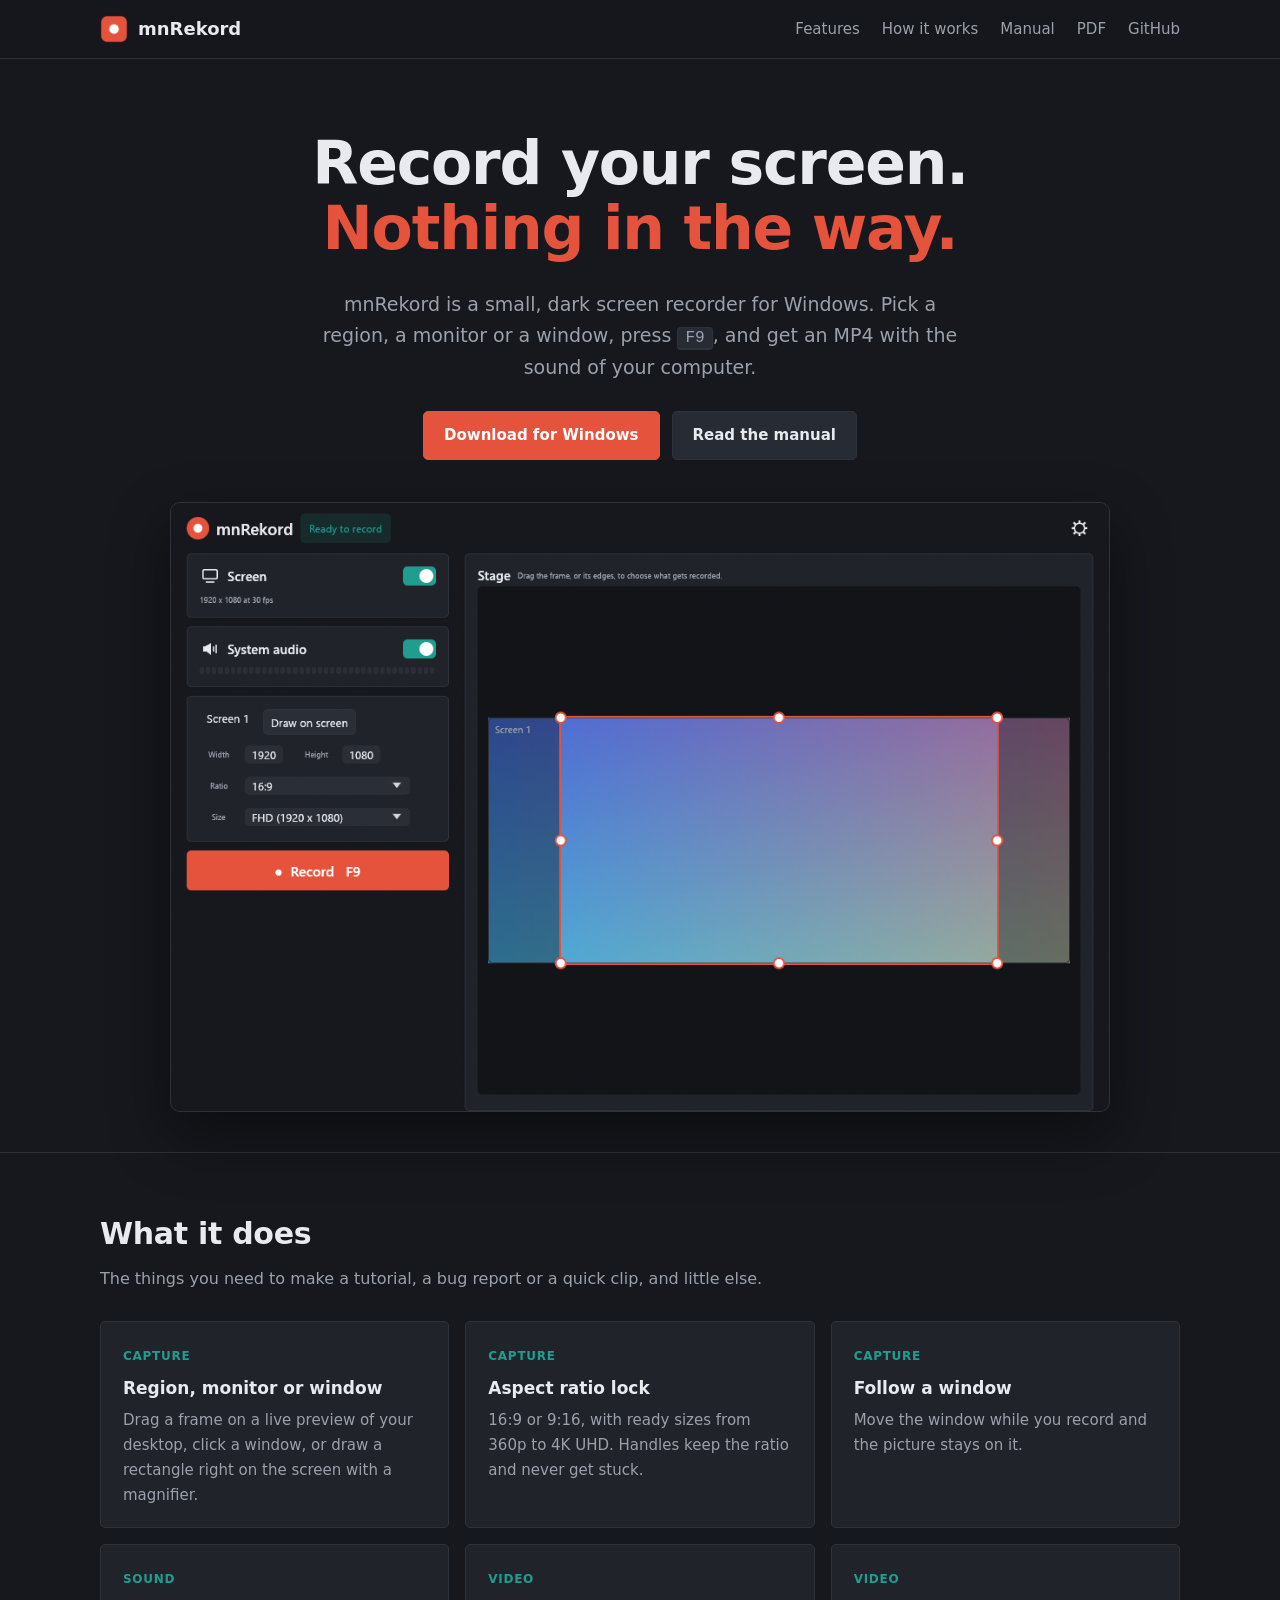
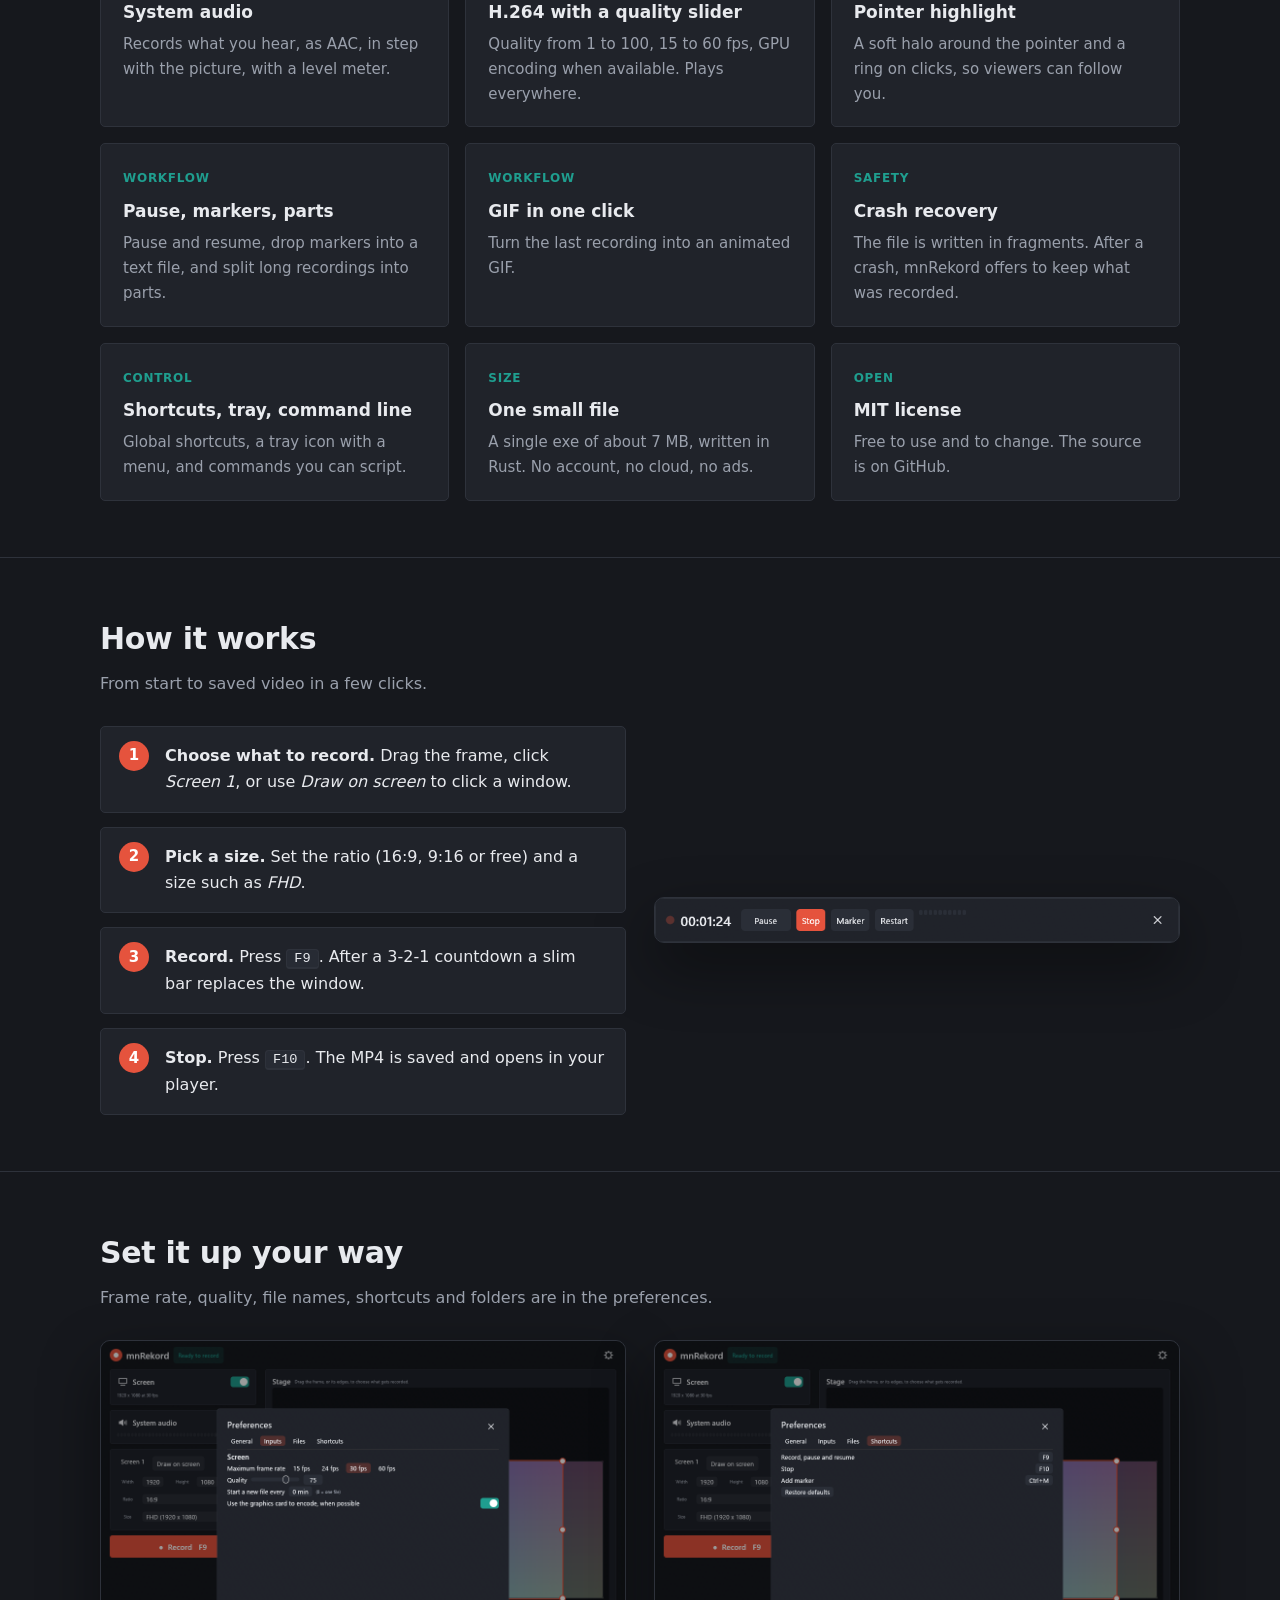
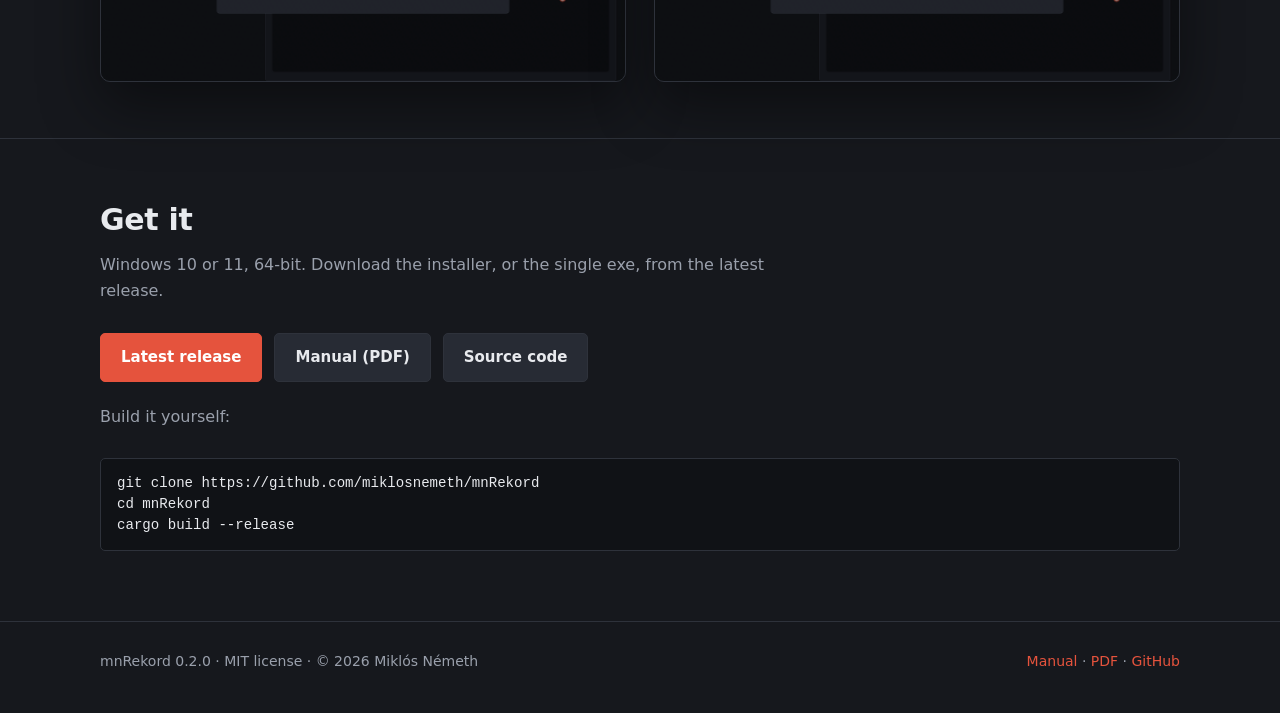
==== docs/index.html @ 4c260a2f "Documentation: PDF manual and a website in docs/ - docs/index.html: landing page; docs/manual.html: " ====
<!doctype html>
<html lang="en">
<head>
<meta charset="utf-8">
<meta name="viewport" content="width=device-width, initial-scale=1">
<title>mnRekord – a simple screen recorder for Windows</title>
<meta name="description" content="mnRekord records a region, a monitor or a window with system audio and saves MP4. Aspect ratio lock, window follow, GIF export. Free, MIT license.">
<link rel="icon" href="img/icon.png">
<link rel="stylesheet" href="style.css">
</head>
<body>

<header class="top">
  <div class="wrap">
    <a class="brand" href="index.html"><img src="img/icon.png" alt="">mnRekord</a>
    <nav>
      <a href="#features">Features</a>
      <a href="#how">How it works</a>
      <a href="manual.html">Manual</a>
      <a href="mnRekord-manual.pdf">PDF</a>
      <a href="https://github.com/miklosnemeth/mnRekord">GitHub</a>
    </nav>
  </div>
</header>

<main>

<section class="hero wrap">
  <h1>Record your screen.<br><span>Nothing in the way.</span></h1>
  <p class="lead">mnRekord is a small, dark screen recorder for Windows. Pick a region, a monitor or a window, press <kbd>F9</kbd>, and get an MP4 with the sound of your computer.</p>
  <div class="cta">
    <a class="btn primary" href="https://github.com/miklosnemeth/mnRekord/releases/latest">Download for Windows</a>
    <a class="btn" href="manual.html">Read the manual</a>
  </div>
  <div class="shot"><img src="img/main.png" alt="The mnRekord window: sources on the left, the stage with the recording frame on the right"></div>
</section>

<section class="block" id="features">
  <div class="wrap">
    <h2>What it does</h2>
    <p class="sub">The things you need to make a tutorial, a bug report or a quick clip, and little else.</p>
    <div class="grid">
      <div class="card"><span class="tag">Capture</span><h3>Region, monitor or window</h3><p>Drag a frame on a live preview of your desktop, click a window, or draw a rectangle right on the screen with a magnifier.</p></div>
      <div class="card"><span class="tag">Capture</span><h3>Aspect ratio lock</h3><p>16:9 or 9:16, with ready sizes from 360p to 4K UHD. Handles keep the ratio and never get stuck.</p></div>
      <div class="card"><span class="tag">Capture</span><h3>Follow a window</h3><p>Move the window while you record and the picture stays on it.</p></div>
      <div class="card"><span class="tag">Sound</span><h3>System audio</h3><p>Records what you hear, as AAC, in step with the picture, with a level meter.</p></div>
      <div class="card"><span class="tag">Video</span><h3>H.264 with a quality slider</h3><p>Quality from 1 to 100, 15 to 60 fps, GPU encoding when available. Plays everywhere.</p></div>
      <div class="card"><span class="tag">Video</span><h3>Pointer highlight</h3><p>A soft halo around the pointer and a ring on clicks, so viewers can follow you.</p></div>
      <div class="card"><span class="tag">Workflow</span><h3>Pause, markers, parts</h3><p>Pause and resume, drop markers into a text file, and split long recordings into parts.</p></div>
      <div class="card"><span class="tag">Workflow</span><h3>GIF in one click</h3><p>Turn the last recording into an animated GIF.</p></div>
      <div class="card"><span class="tag">Safety</span><h3>Crash recovery</h3><p>The file is written in fragments. After a crash, mnRekord offers to keep what was recorded.</p></div>
      <div class="card"><span class="tag">Control</span><h3>Shortcuts, tray, command line</h3><p>Global shortcuts, a tray icon with a menu, and commands you can script.</p></div>
      <div class="card"><span class="tag">Size</span><h3>One small file</h3><p>A single exe of about 7 MB, written in Rust. No account, no cloud, no ads.</p></div>
      <div class="card"><span class="tag">Open</span><h3>MIT license</h3><p>Free to use and to change. The source is on GitHub.</p></div>
    </div>
  </div>
</section>

<section class="block" id="how">
  <div class="wrap">
    <h2>How it works</h2>
    <p class="sub">From start to saved video in a few clicks.</p>
    <div class="two">
      <ol class="steps">
        <li><b>Choose what to record.</b> Drag the frame, click <i>Screen 1</i>, or use <i>Draw on screen</i> to click a window.</li>
        <li><b>Pick a size.</b> Set the ratio (16:9, 9:16 or free) and a size such as <i>FHD</i>.</li>
        <li><b>Record.</b> Press <kbd>F9</kbd>. After a 3-2-1 countdown a slim bar replaces the window.</li>
        <li><b>Stop.</b> Press <kbd>F10</kbd>. The MP4 is saved and opens in your player.</li>
      </ol>
      <div class="shot"><img src="img/bar.png" alt="The recording bar with the timer, Pause, Stop, Marker and Restart"></div>
    </div>
  </div>
</section>

<section class="block">
  <div class="wrap">
    <h2>Set it up your way</h2>
    <p class="sub">Frame rate, quality, file names, shortcuts and folders are in the preferences.</p>
    <div class="two">
      <div class="shot"><img src="img/prefs1.png" alt="Preferences: frame rate, quality, split files, GPU encoding"></div>
      <div class="shot"><img src="img/prefs3.png" alt="Preferences: shortcuts"></div>
    </div>
  </div>
</section>

<section class="block" id="download">
  <div class="wrap">
    <h2>Get it</h2>
    <p class="sub">Windows 10 or 11, 64-bit. Download the installer, or the single exe, from the latest release.</p>
    <div class="cta" style="display:flex;gap:12px;flex-wrap:wrap">
      <a class="btn primary" href="https://github.com/miklosnemeth/mnRekord/releases/latest">Latest release</a>
      <a class="btn" href="mnRekord-manual.pdf">Manual (PDF)</a>
      <a class="btn" href="https://github.com/miklosnemeth/mnRekord">Source code</a>
    </div>
    <p class="sub" style="margin-top:22px">Build it yourself:</p>
    <pre><code>git clone https://github.com/miklosnemeth/mnRekord
cd mnRekord
cargo build --release</code></pre>
  </div>
</section>

</main>

<footer>
  <div class="wrap">
    <span>mnRekord 0.2.0 · MIT license · © 2026 Miklós Németh</span>
    <span><a href="manual.html">Manual</a> · <a href="mnRekord-manual.pdf">PDF</a> · <a href="https://github.com/miklosnemeth/mnRekord">GitHub</a></span>
  </div>
</footer>

</body>
</html>
---- docs/style.css ----
/* mnRekord site and manual. Dark on screen, light on paper. */
:root {
  --bg: #16181d;
  --card: #20232a;
  --card-2: #272b34;
  --line: #2e323b;
  --ink: #e8eaee;
  --muted: #9aa0ac;
  --coral: #e5533d;
  --teal: #1f9e8f;
  --amber: #e9a23b;
  --code-bg: #101216;
  --radius: 5px;
  --font: "Segoe UI", system-ui, -apple-system, "Helvetica Neue", Arial, sans-serif;
  --mono: "Cascadia Mono", Consolas, "SF Mono", Menlo, monospace;
}

* { box-sizing: border-box; }
html { scroll-behavior: smooth; }
body {
  margin: 0;
  background: var(--bg);
  color: var(--ink);
  font: 16px/1.65 var(--font);
  -webkit-font-smoothing: antialiased;
}
a { color: var(--coral); text-decoration: none; }
a:hover { text-decoration: underline; }
img { max-width: 100%; height: auto; display: block; }
code, kbd, pre { font-family: var(--mono); }
code {
  background: var(--code-bg);
  border: 1px solid var(--line);
  border-radius: 4px;
  padding: 1px 6px;
  font-size: 0.88em;
}
kbd {
  background: var(--card-2);
  border: 1px solid var(--line);
  border-bottom-width: 2px;
  border-radius: 4px;
  padding: 1px 7px;
  font-size: 0.85em;
  white-space: nowrap;
}
pre {
  background: var(--code-bg);
  border: 1px solid var(--line);
  border-radius: var(--radius);
  padding: 14px 16px;
  overflow-x: auto;
  font-size: 0.88em;
  line-height: 1.5;
}
pre code { background: none; border: 0; padding: 0; font-size: 1em; }

.wrap { width: min(1080px, calc(100% - 32px)); margin: 0 auto; }

/* ---- top bar ---- */
.top {
  position: sticky; top: 0; z-index: 10;
  background: rgba(22, 24, 29, 0.92);
  backdrop-filter: blur(8px);
  border-bottom: 1px solid var(--line);
}
.top .wrap { display: flex; align-items: center; gap: 24px; height: 58px; }
.brand { display: flex; align-items: center; gap: 10px; font-weight: 600; color: var(--ink); font-size: 18px; }
.brand img { width: 28px; height: 28px; }
.brand:hover { text-decoration: none; }
.top nav { margin-left: auto; display: flex; gap: 22px; font-size: 15px; }
.top nav a { color: var(--muted); }
.top nav a:hover, .top nav a.on { color: var(--ink); text-decoration: none; }

/* ---- buttons ---- */
.btn {
  display: inline-flex; align-items: center; gap: 8px;
  padding: 11px 20px; border-radius: var(--radius);
  background: var(--card-2); color: var(--ink);
  border: 1px solid var(--line);
  font-weight: 600; font-size: 15px;
}
.btn:hover { text-decoration: none; background: #30343f; }
.btn.primary { background: var(--coral); border-color: var(--coral); color: #fff; }
.btn.primary:hover { background: #ee604a; }

/* ---- landing ---- */
.hero { padding: 72px 0 40px; display: grid; grid-template-columns: 1fr; gap: 28px; text-align: center; }
.hero h1 { font-size: clamp(36px, 6vw, 60px); line-height: 1.08; margin: 0; letter-spacing: -0.02em; }
.hero h1 span { color: var(--coral); }
.hero p.lead { max-width: 640px; margin: 0 auto; font-size: 19px; color: var(--muted); }
.hero .cta { display: flex; gap: 12px; justify-content: center; flex-wrap: wrap; }
.shot {
  border: 1px solid var(--line); border-radius: 10px; overflow: hidden;
  box-shadow: 0 24px 60px rgba(0, 0, 0, 0.45);
  background: var(--card);
}
.hero .shot { max-width: 940px; margin: 14px auto 0; }

section.block { padding: 56px 0; border-top: 1px solid var(--line); }
section.block h2 { font-size: 30px; margin: 0 0 8px; letter-spacing: -0.01em; }
section.block > .wrap > p.sub { color: var(--muted); margin: 0 0 28px; max-width: 680px; }

.grid { display: grid; grid-template-columns: repeat(auto-fit, minmax(290px, 1fr)); gap: 16px; }
.card { background: var(--card); border: 1px solid var(--line); border-radius: var(--radius); padding: 20px 22px; }
.card h3 { margin: 0 0 6px; font-size: 17px; }
.card p { margin: 0; color: var(--muted); font-size: 15px; }
.card .tag { display: inline-block; font-size: 12px; text-transform: uppercase; letter-spacing: .06em; color: var(--teal); margin-bottom: 8px; font-weight: 600; }

.two { display: grid; grid-template-columns: 1fr 1fr; gap: 28px; align-items: center; }
.two.flip > :first-child { order: 2; }
@media (max-width: 800px) { .two { grid-template-columns: 1fr; } .two.flip > :first-child { order: 0; } }

.steps { counter-reset: s; list-style: none; padding: 0; margin: 0; display: grid; gap: 14px; }
.steps li { counter-increment: s; background: var(--card); border: 1px solid var(--line); border-radius: var(--radius); padding: 16px 20px 16px 64px; position: relative; }
.steps li::before {
  content: counter(s); position: absolute; left: 18px; top: 14px;
  width: 30px; height: 30px; border-radius: 50%;
  background: var(--coral); color: #fff; font-weight: 700;
  display: grid; place-items: center; font-size: 15px;
}
.steps b { color: var(--ink); }

footer { border-top: 1px solid var(--line); padding: 28px 0 40px; color: var(--muted); font-size: 14px; }
footer .wrap { display: flex; gap: 18px; flex-wrap: wrap; justify-content: space-between; }

/* ---- manual ---- */
.doc { display: grid; grid-template-columns: 250px minmax(0, 1fr); gap: 48px; padding: 40px 0 80px; }
@media (max-width: 900px) { .doc { grid-template-columns: minmax(0, 1fr); gap: 20px; } }
.manual { min-width: 0; }
.toc { position: sticky; top: 82px; align-self: start; font-size: 14px; max-height: calc(100vh - 100px); overflow: auto; }
.toc ol { list-style: none; padding: 0; margin: 0; counter-reset: t; }
.toc li { counter-increment: t; }
.toc a { display: block; padding: 5px 10px; color: var(--muted); border-left: 2px solid var(--line); }
.toc a::before { content: counter(t) ". "; color: var(--muted); opacity: .7; }
.toc a:hover { color: var(--ink); text-decoration: none; border-left-color: var(--coral); }
@media (max-width: 900px) { .toc { position: static; max-height: none; } }

.manual h1 { font-size: 38px; margin: 0 0 6px; letter-spacing: -0.02em; }
.manual .byline { color: var(--muted); margin: 0 0 30px; }
.manual h2 { font-size: 26px; margin: 52px 0 12px; padding-top: 10px; border-top: 1px solid var(--line); counter-increment: h2; }
.manual { counter-reset: h2; }
.manual h2::before { content: counter(h2) ". "; color: var(--coral); }
.manual h3 { font-size: 18px; margin: 28px 0 6px; }
.manual p, .manual li { max-width: 74ch; }
.manual ul, .manual ol { padding-left: 22px; }
.manual li { margin: 4px 0; }
.manual figure { margin: 20px 0; }
.manual figure .shot { box-shadow: none; }
.manual figcaption { font-size: 14px; color: var(--muted); margin-top: 8px; }
table { border-collapse: collapse; width: 100%; margin: 14px 0 22px; font-size: 15px; }
th, td { text-align: left; padding: 9px 12px; border-bottom: 1px solid var(--line); vertical-align: top; }
th { color: var(--muted); font-weight: 600; font-size: 13px; text-transform: uppercase; letter-spacing: .05em; background: var(--card); }
.note, .warn {
  border: 1px solid var(--line); border-left: 4px solid var(--teal);
  background: var(--card); border-radius: var(--radius);
  padding: 12px 16px; margin: 18px 0; max-width: 74ch;
}
.warn { border-left-color: var(--amber); }
.note b:first-child, .warn b:first-child { display: block; margin-bottom: 2px; }
.cover { display: none; }

/* ---- paper ---- */
@page { size: A4; margin: 20mm 18mm 22mm; @bottom-center { content: counter(page); font: 9pt var(--font); color: #777; } }
@page :first { margin: 0; @bottom-center { content: none; } }
@media print {
  :root { --bg: #fff; --card: #f4f5f7; --card-2: #eceef2; --line: #d8dbe1; --ink: #1c1f26; --muted: #5a606c; --code-bg: #f4f5f7; --coral: #c93d28; --teal: #14776c; --amber: #b5780f; }
  body { font-size: 10.5pt; line-height: 1.55; background: #fff; color: var(--ink); }
  .top, footer, .toc, .no-print { display: none !important; }
  .wrap { width: auto; }
  .doc { display: block; padding: 0; }
  .manual h1 { font-size: 24pt; }
  .manual h2 { font-size: 16pt; break-before: auto; break-after: avoid; margin-top: 26pt; }
  .manual h3 { break-after: avoid; }
  .manual figure, table, pre, .note, .warn { break-inside: avoid; }
  .shot { box-shadow: none; border-color: #c9ccd3; }
  a { color: inherit; }
  .manual a[href^="http"]::after { content: ""; }
  .cover {
    display: flex; flex-direction: column; justify-content: center; align-items: center; text-align: center;
    height: 297mm; padding: 0 30mm; break-after: page;
    background: #16181d; color: #e8eaee;
    -webkit-print-color-adjust: exact; print-color-adjust: exact;
  }
  .cover img.icon { width: 38mm; height: 38mm; margin-bottom: 14mm; }
  .cover h1 { font-size: 44pt; margin: 0; letter-spacing: -0.02em; color: #e8eaee; }
  .cover h1 span { color: #e5533d; }
  .cover p { font-size: 15pt; color: #9aa0ac; margin: 6mm 0 0; }
  .cover .meta { margin-top: 40mm; font-size: 11pt; }
  .cover img.shot { width: 150mm; margin-top: 18mm; border: 1px solid #2e323b; }
  .manual { counter-reset: h2; }
  .contents { break-after: page; }
  th { background: #eceef2; }
  .shot { background: #fff; }
}

/* ---- small screens ---- */
@media (max-width: 640px) {
  .top .wrap { height: auto; flex-wrap: wrap; gap: 6px 16px; padding: 10px 0; }
  .top nav { margin-left: 0; gap: 6px 16px; flex-wrap: wrap; font-size: 14px; }
  .hero { padding-top: 36px; }
  .hero p.lead { font-size: 17px; }
  section.block { padding: 40px 0; }
  .steps li { padding-left: 58px; }
  footer .wrap { flex-direction: column; }
  table { display: block; overflow-x: auto; }
}
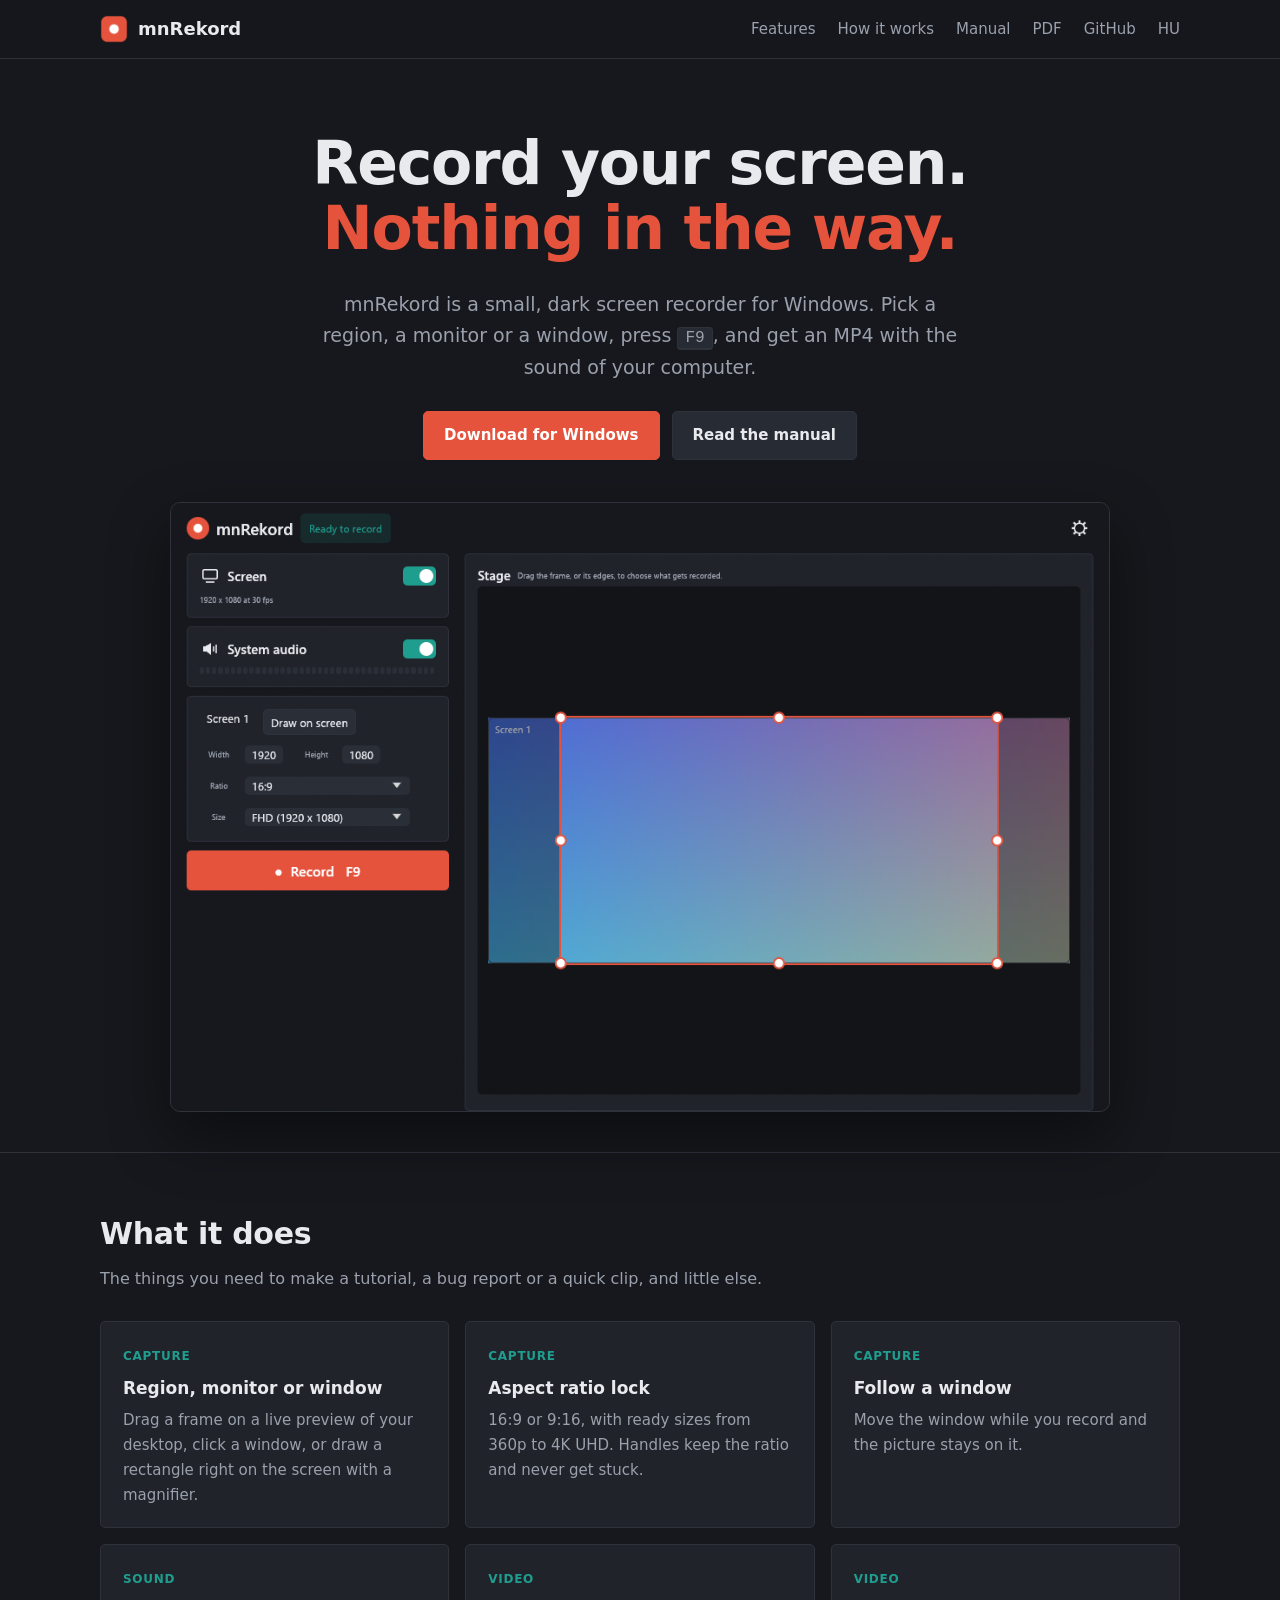
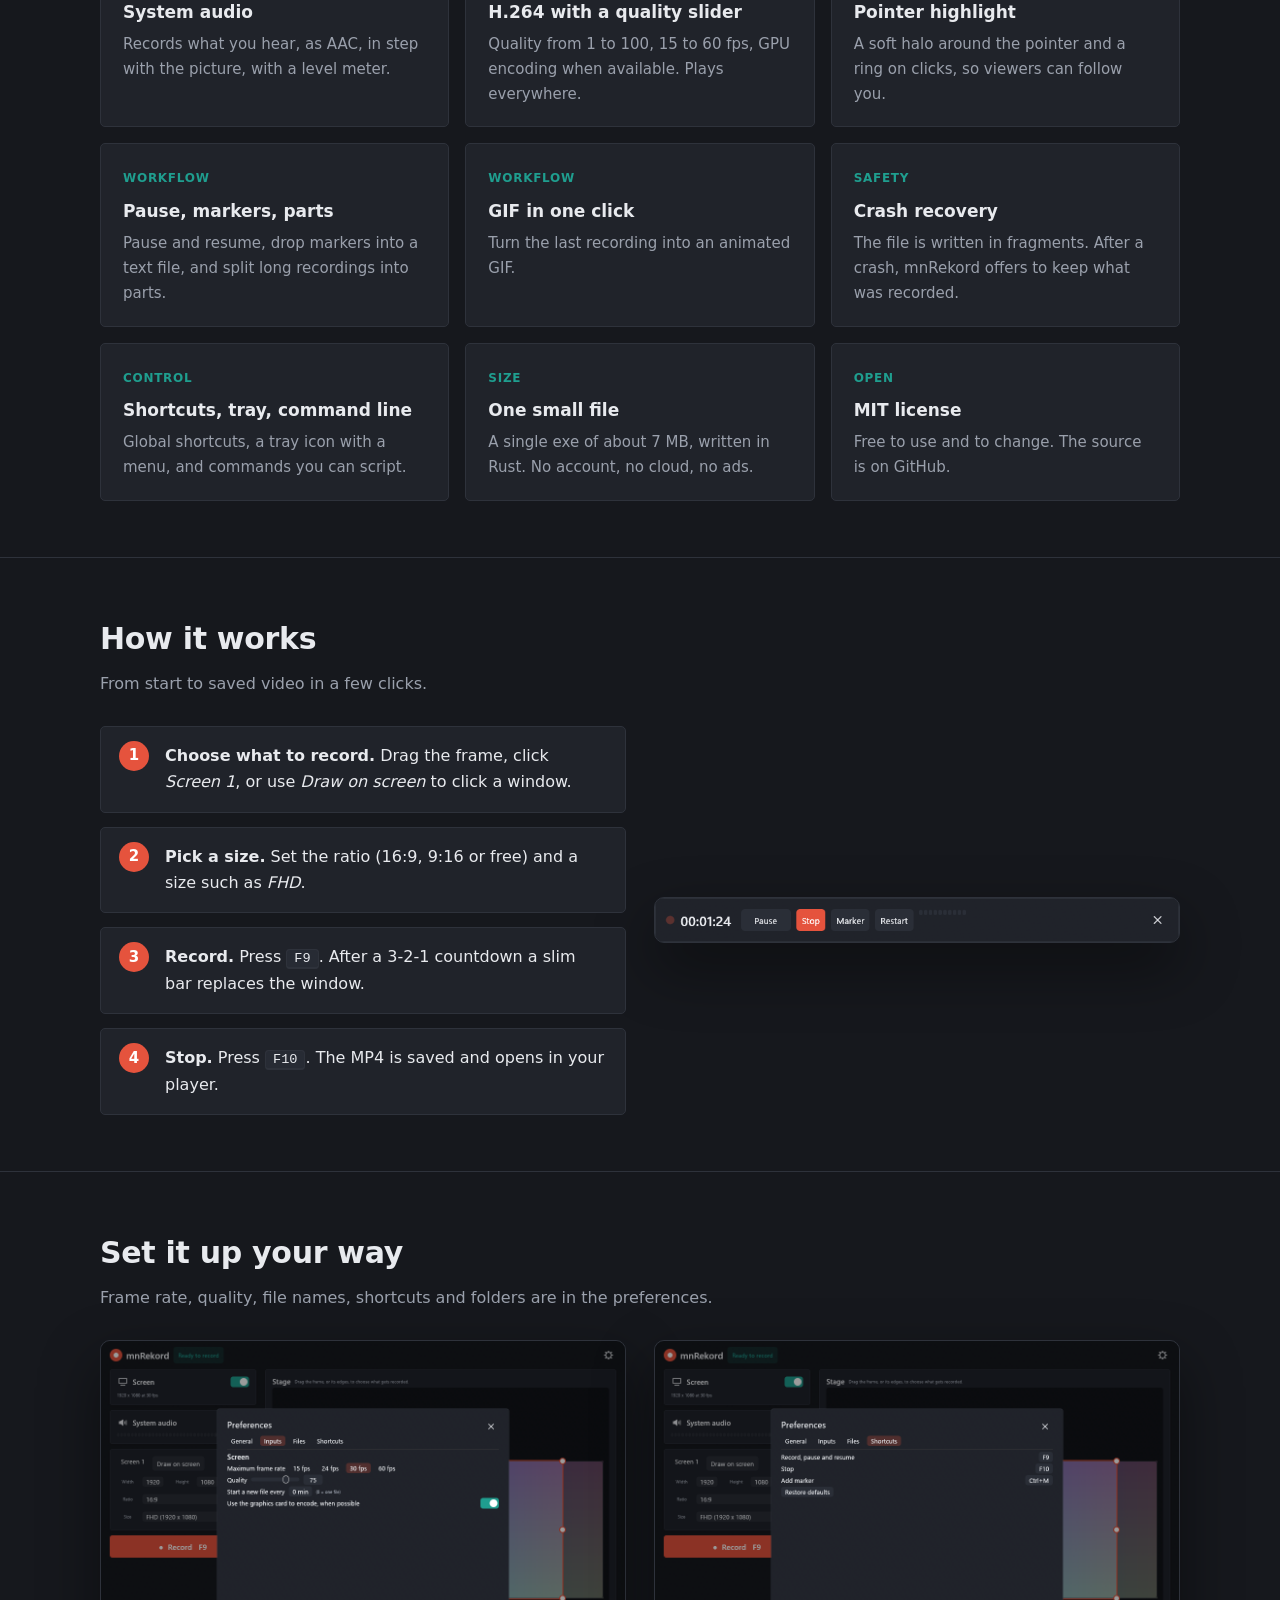
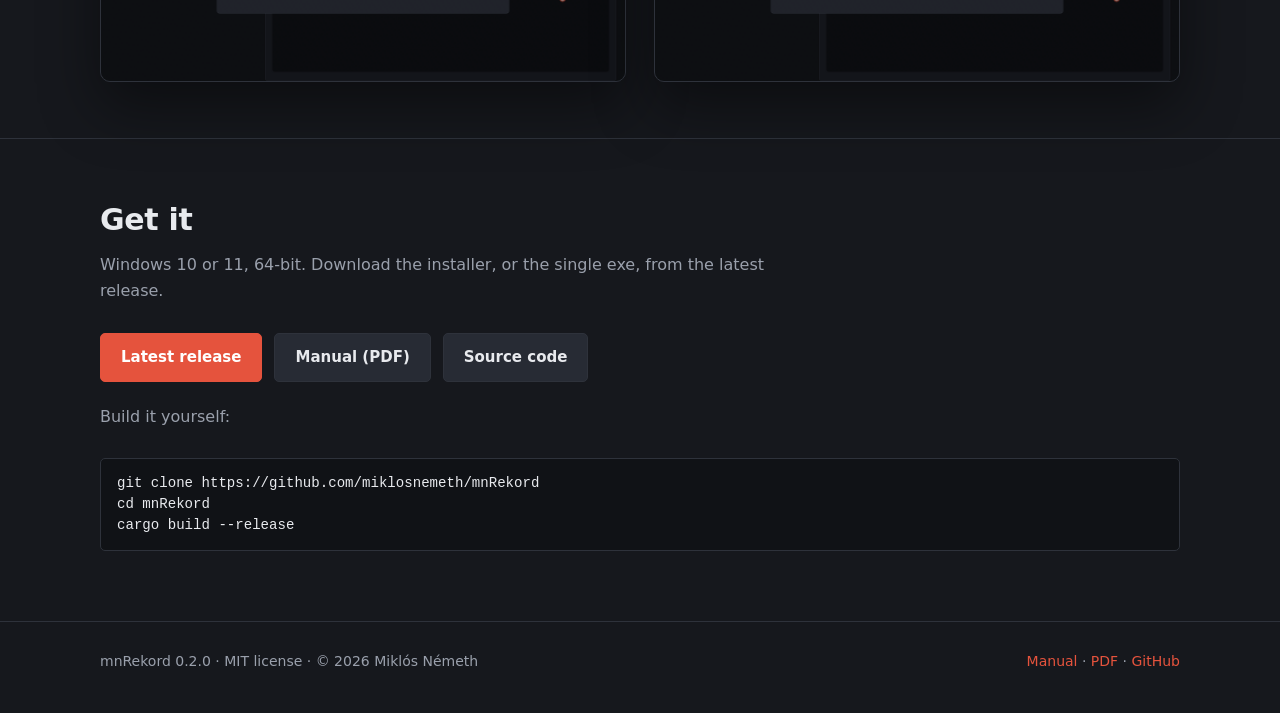
==== commit 310aab6f: "Hungarian documentation: website pages and PDF manual, language switch Co-Authored-By: Claude Sonnet" ====
--- a/docs/index.html
+++ b/docs/index.html
@@ -19,6 +19,7 @@
       <a href="manual.html">Manual</a>
       <a href="mnRekord-manual.pdf">PDF</a>
       <a href="https://github.com/miklosnemeth/mnRekord">GitHub</a>
+      <a href="hu/index.html" title="Magyar">HU</a>
     </nav>
   </div>
 </header>
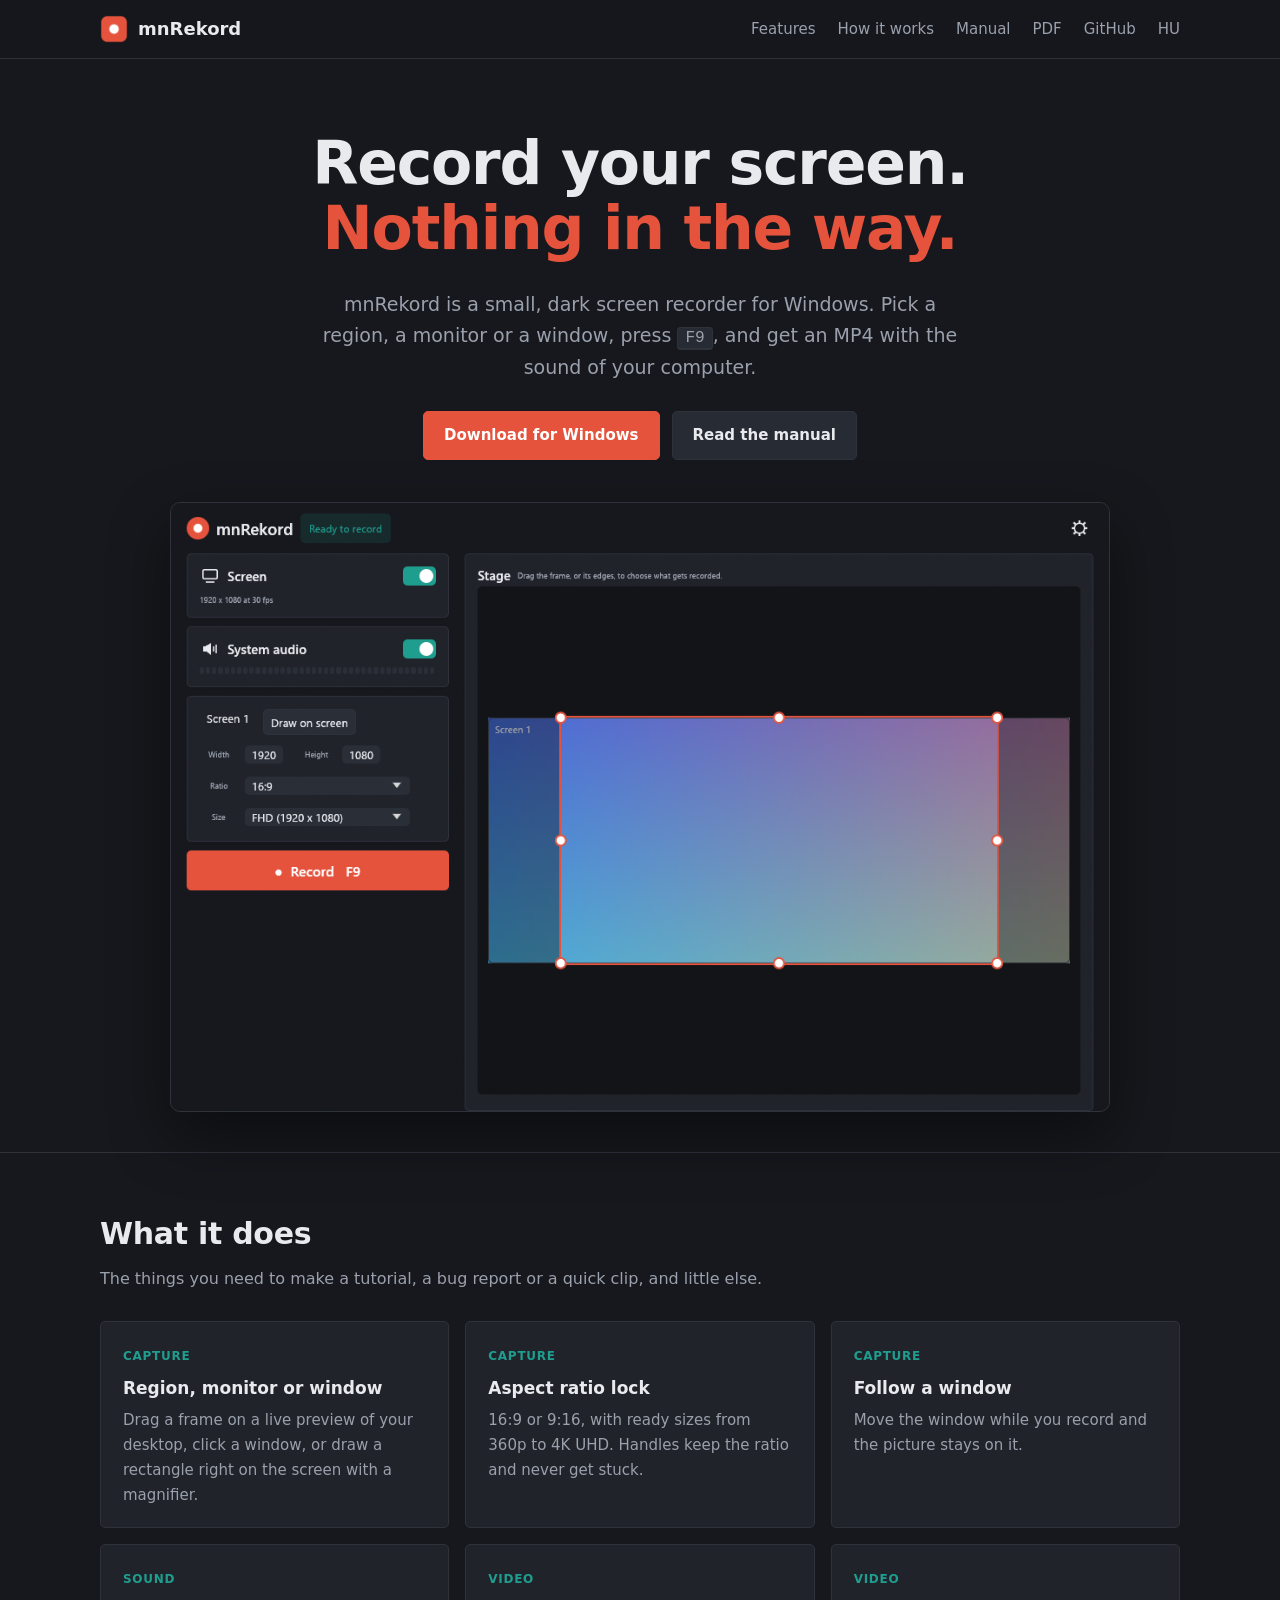
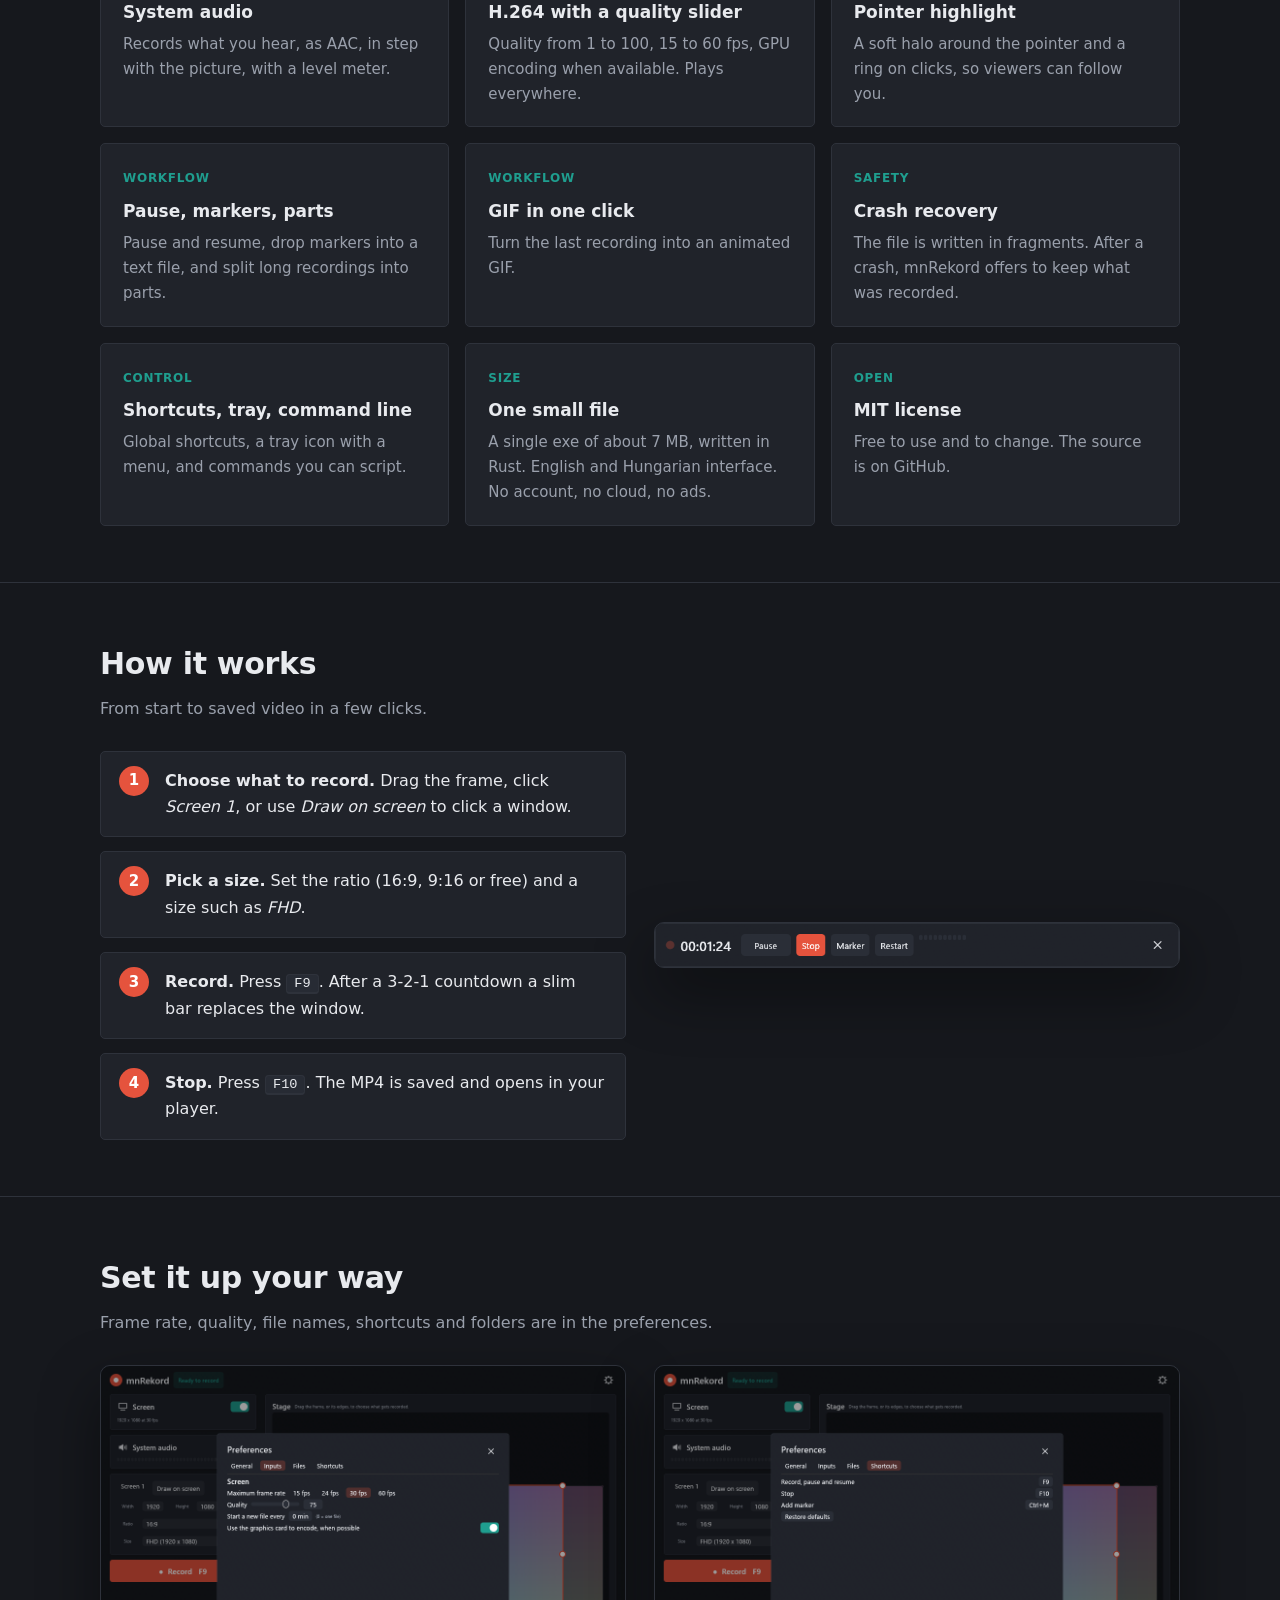
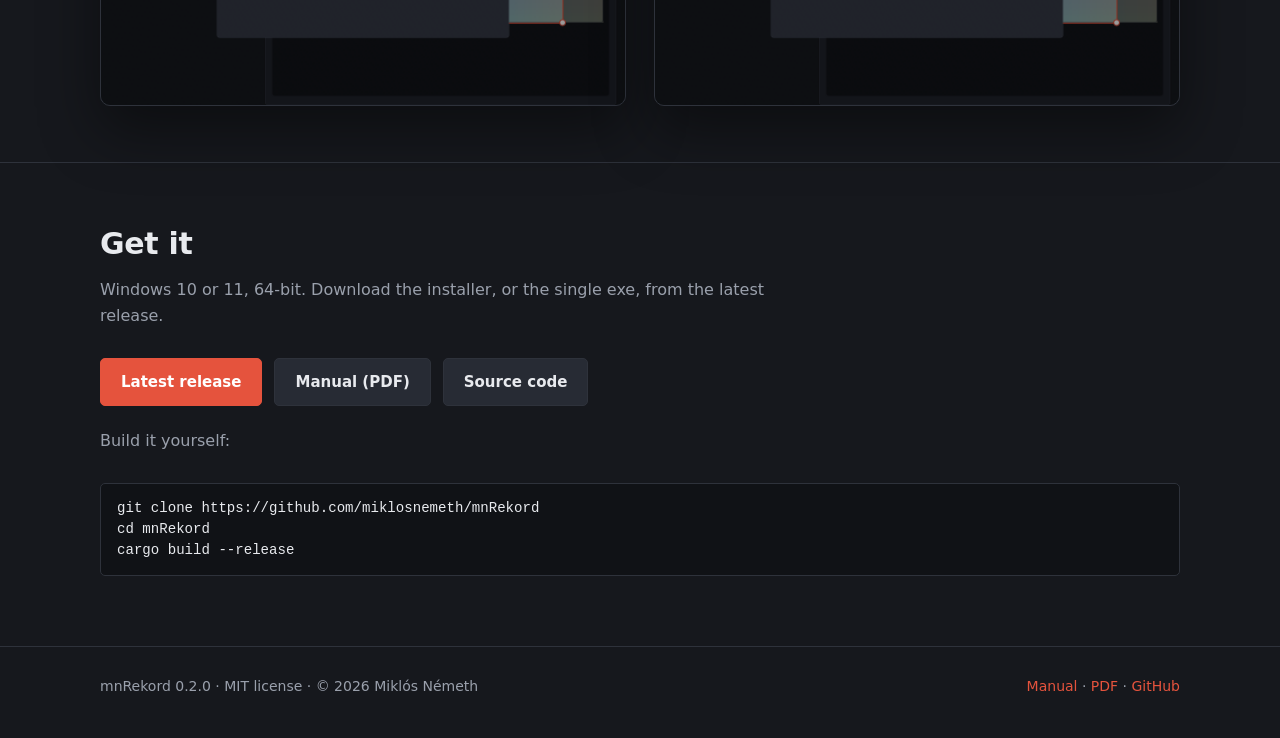
==== commit 5f396f96: "Hungarian interface: language setting (Auto, English, Magyar) - i18n module: English source texts, a" ====
--- a/docs/index.html
+++ b/docs/index.html
@@ -51,7 +51,7 @@
       <div class="card"><span class="tag">Workflow</span><h3>GIF in one click</h3><p>Turn the last recording into an animated GIF.</p></div>
       <div class="card"><span class="tag">Safety</span><h3>Crash recovery</h3><p>The file is written in fragments. After a crash, mnRekord offers to keep what was recorded.</p></div>
       <div class="card"><span class="tag">Control</span><h3>Shortcuts, tray, command line</h3><p>Global shortcuts, a tray icon with a menu, and commands you can script.</p></div>
-      <div class="card"><span class="tag">Size</span><h3>One small file</h3><p>A single exe of about 7 MB, written in Rust. No account, no cloud, no ads.</p></div>
+      <div class="card"><span class="tag">Size</span><h3>One small file</h3><p>A single exe of about 7 MB, written in Rust. English and Hungarian interface. No account, no cloud, no ads.</p></div>
       <div class="card"><span class="tag">Open</span><h3>MIT license</h3><p>Free to use and to change. The source is on GitHub.</p></div>
     </div>
   </div>
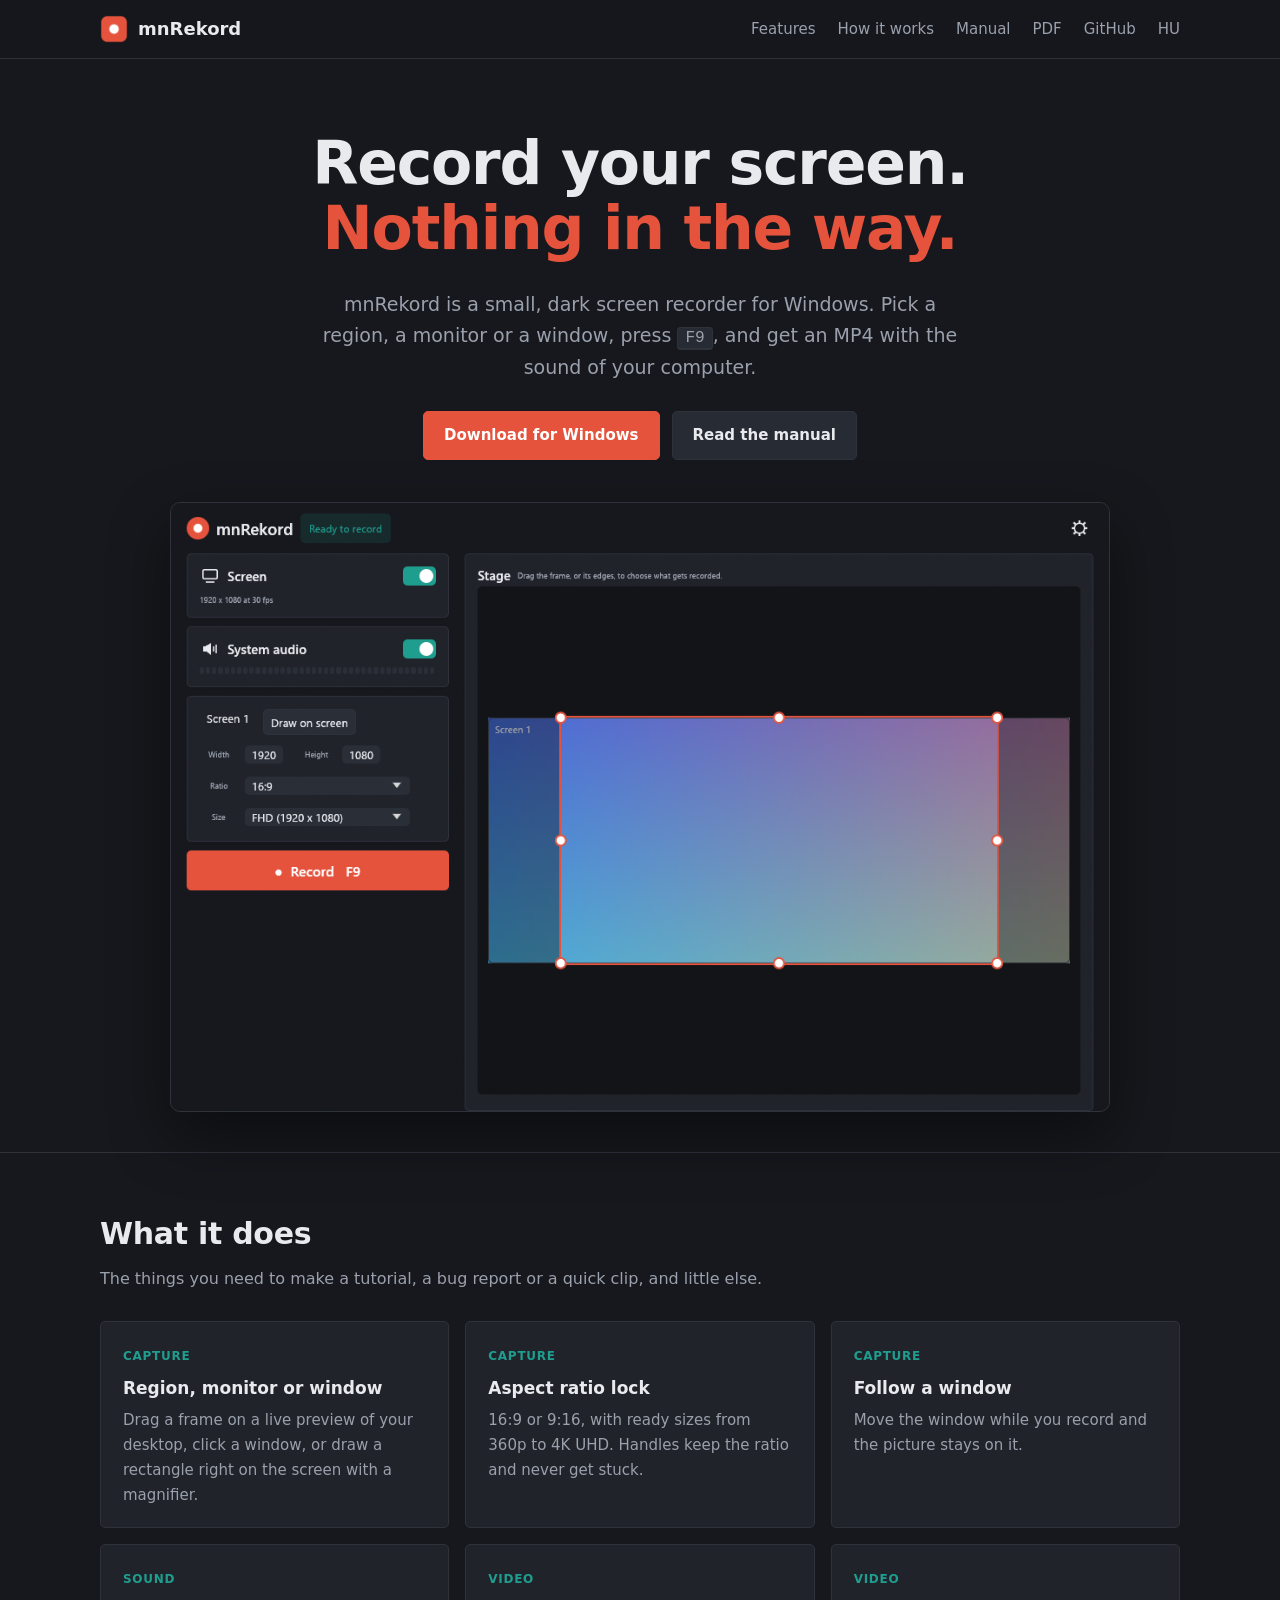
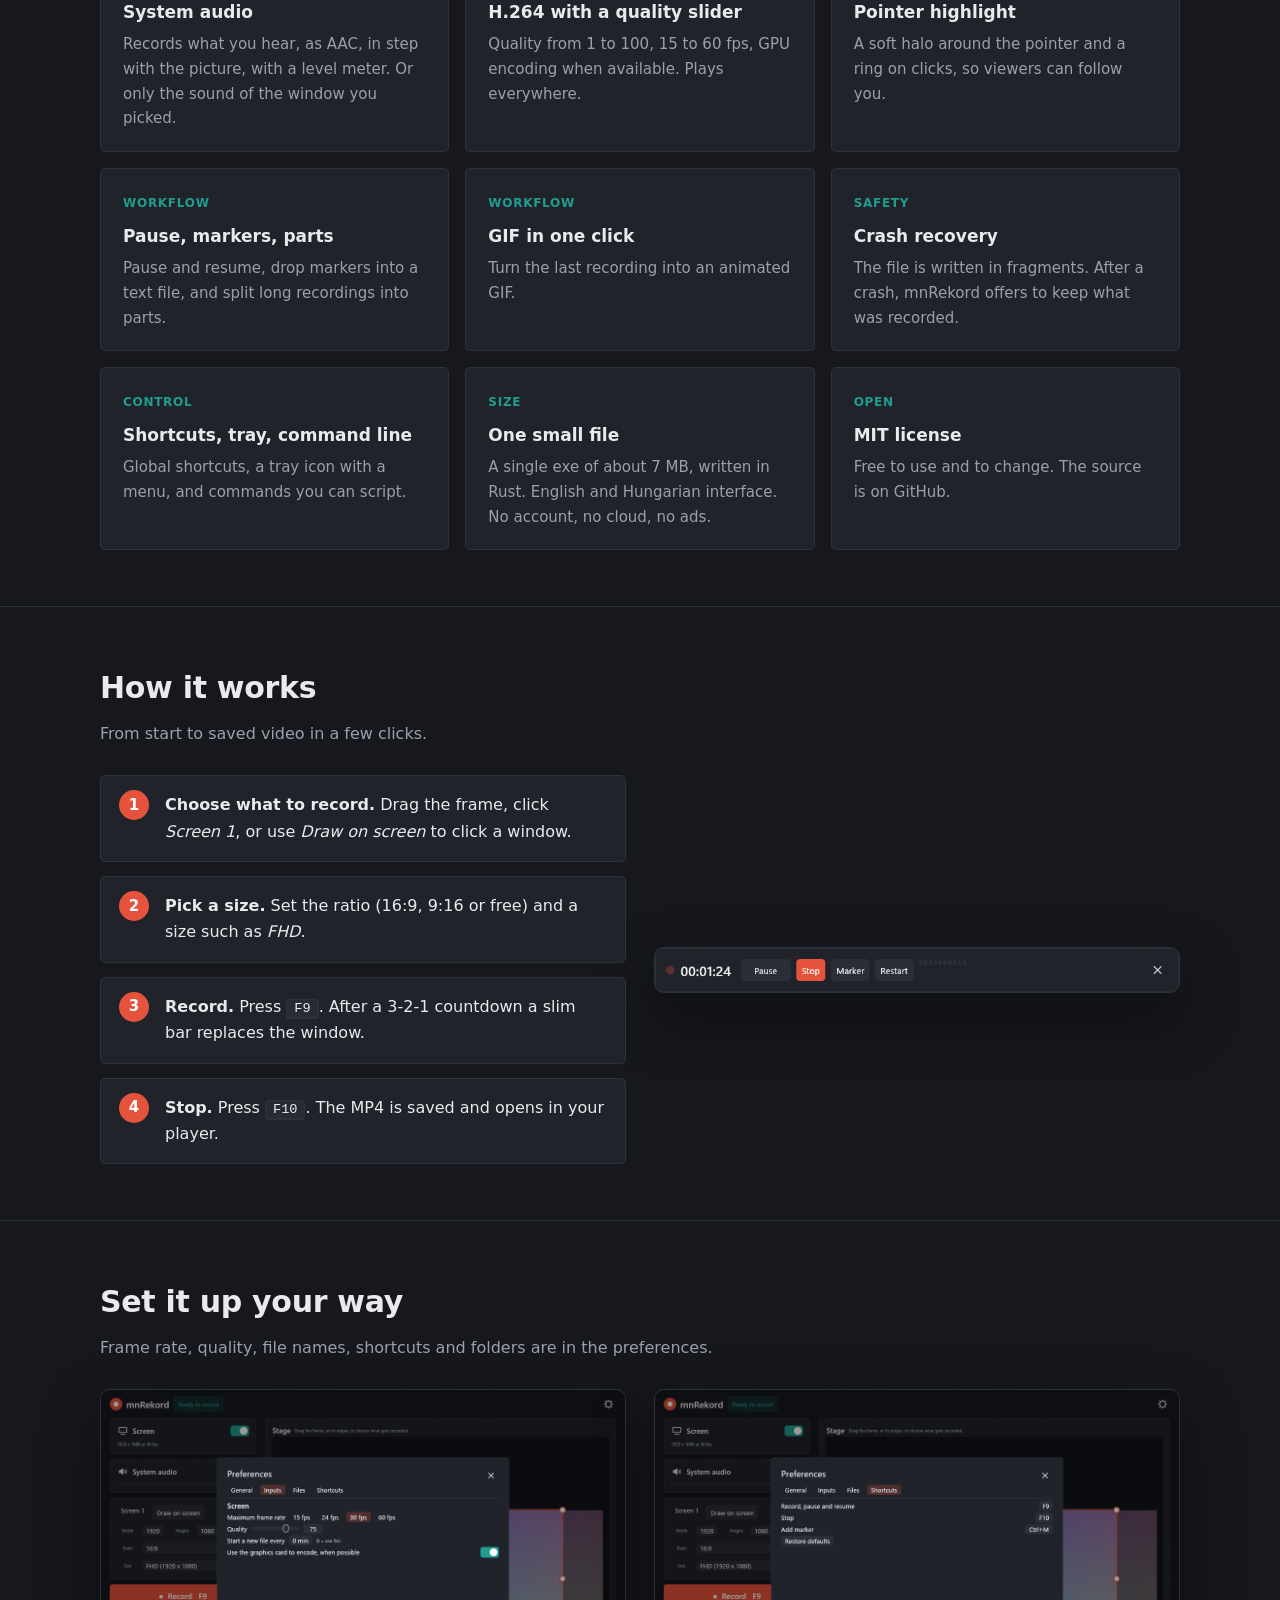
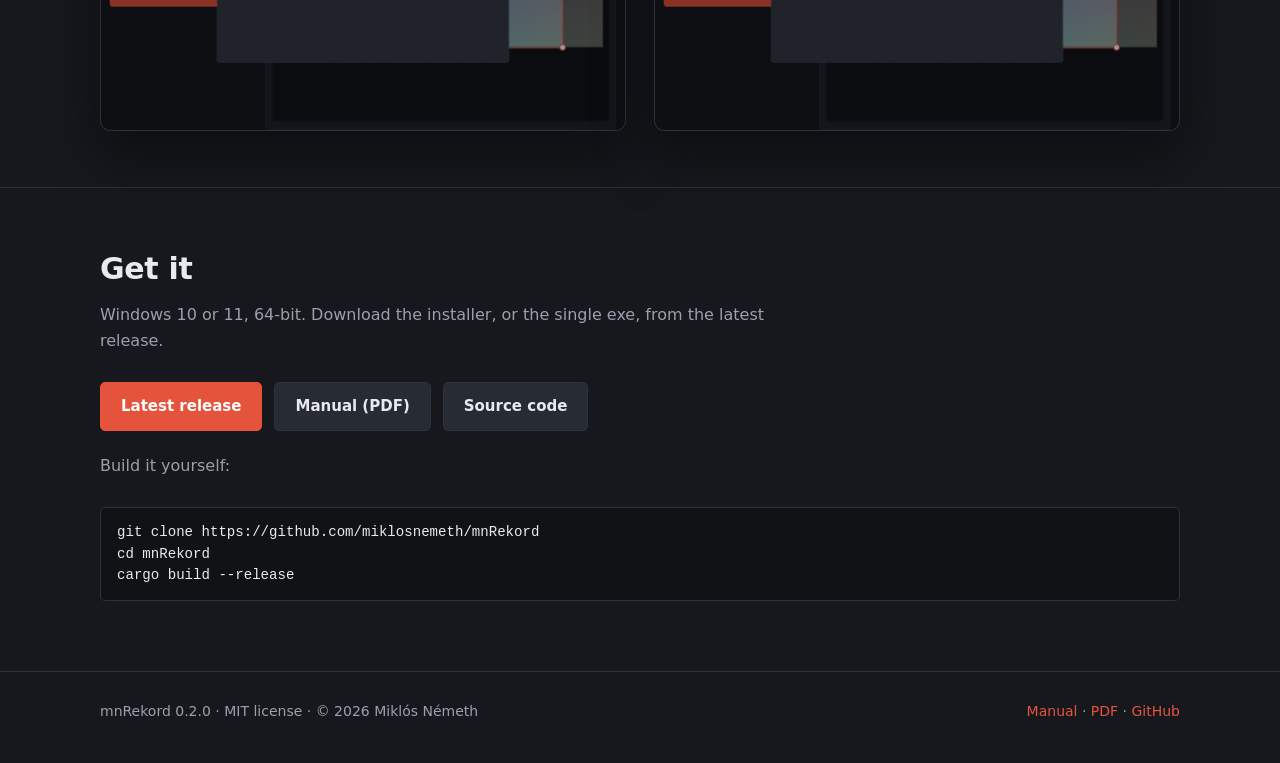
==== commit bf3b65ea: "Record only the sound of the picked window; fix Hungarian headline Per-process loopback capture (Win" ====
--- a/docs/index.html
+++ b/docs/index.html
@@ -44,7 +44,7 @@
       <div class="card"><span class="tag">Capture</span><h3>Region, monitor or window</h3><p>Drag a frame on a live preview of your desktop, click a window, or draw a rectangle right on the screen with a magnifier.</p></div>
       <div class="card"><span class="tag">Capture</span><h3>Aspect ratio lock</h3><p>16:9 or 9:16, with ready sizes from 360p to 4K UHD. Handles keep the ratio and never get stuck.</p></div>
       <div class="card"><span class="tag">Capture</span><h3>Follow a window</h3><p>Move the window while you record and the picture stays on it.</p></div>
-      <div class="card"><span class="tag">Sound</span><h3>System audio</h3><p>Records what you hear, as AAC, in step with the picture, with a level meter.</p></div>
+      <div class="card"><span class="tag">Sound</span><h3>System audio</h3><p>Records what you hear, as AAC, in step with the picture, with a level meter. Or only the sound of the window you picked.</p></div>
       <div class="card"><span class="tag">Video</span><h3>H.264 with a quality slider</h3><p>Quality from 1 to 100, 15 to 60 fps, GPU encoding when available. Plays everywhere.</p></div>
       <div class="card"><span class="tag">Video</span><h3>Pointer highlight</h3><p>A soft halo around the pointer and a ring on clicks, so viewers can follow you.</p></div>
       <div class="card"><span class="tag">Workflow</span><h3>Pause, markers, parts</h3><p>Pause and resume, drop markers into a text file, and split long recordings into parts.</p></div>
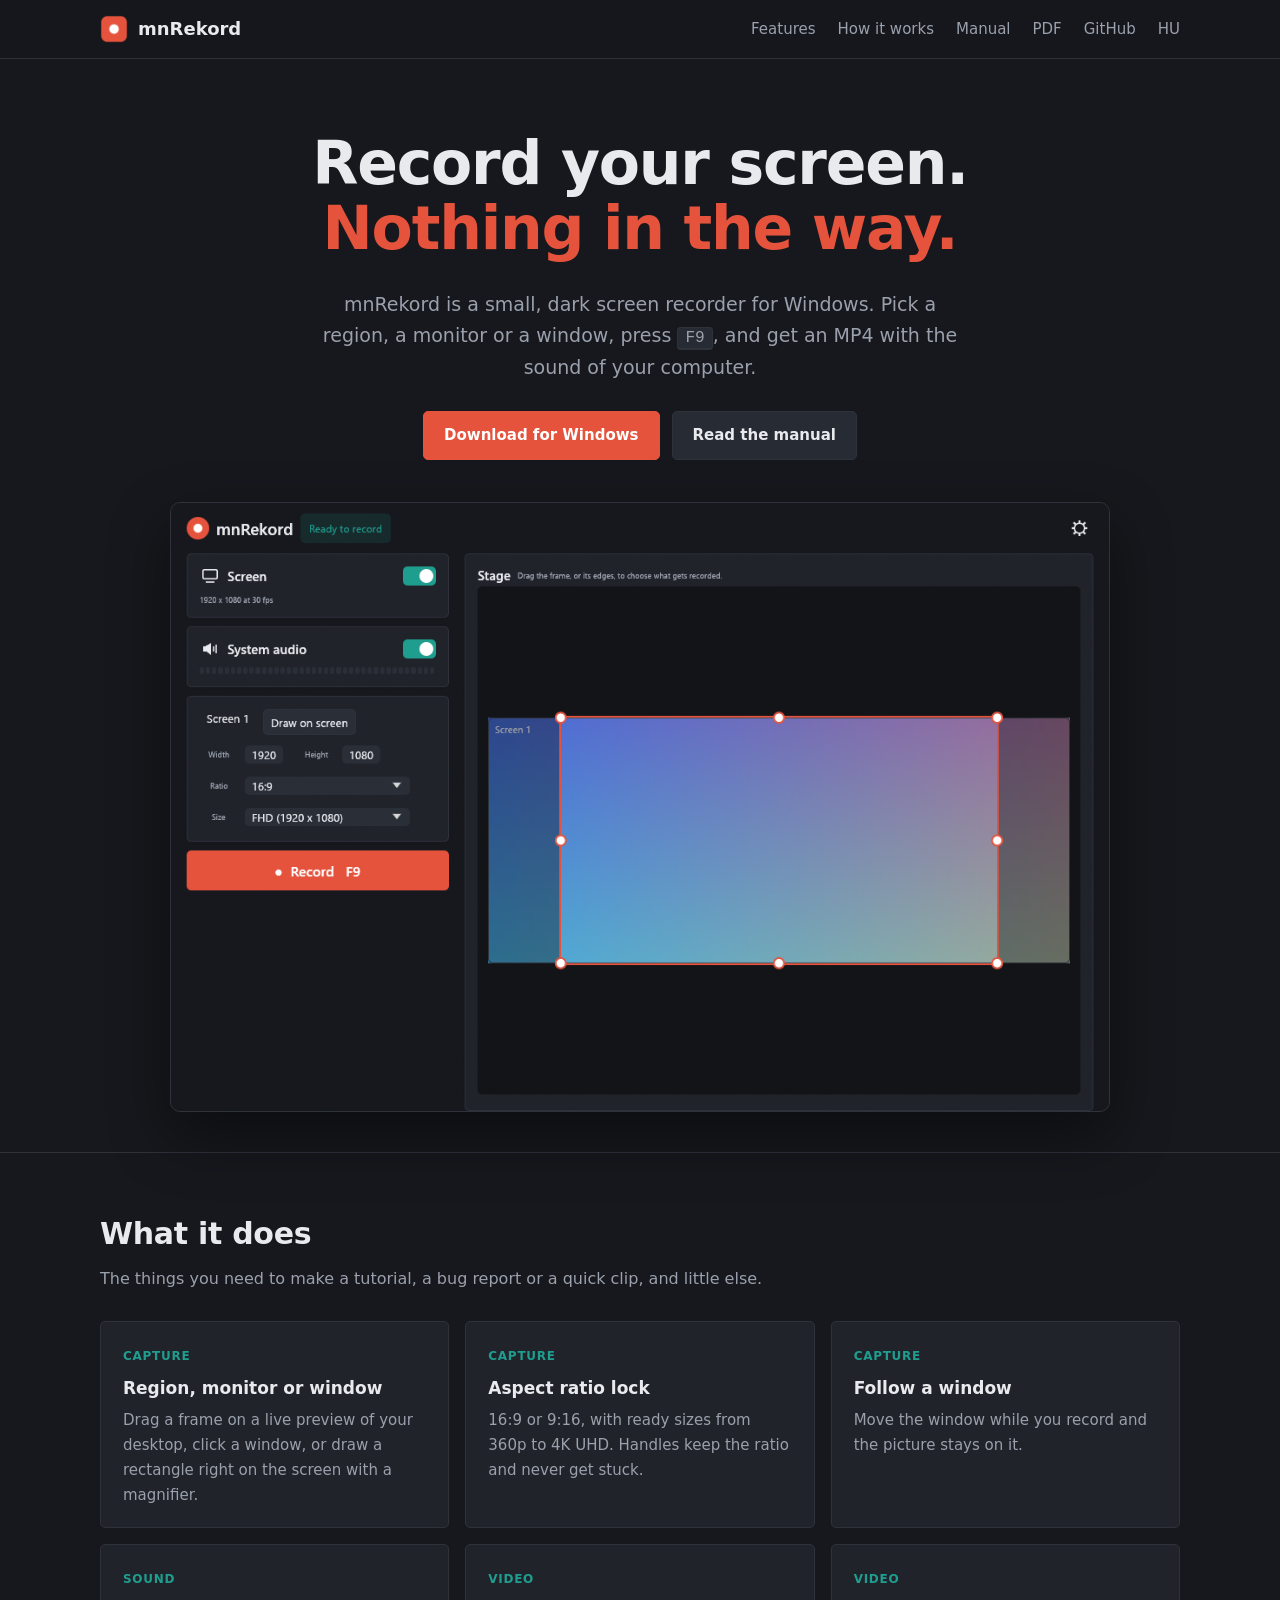
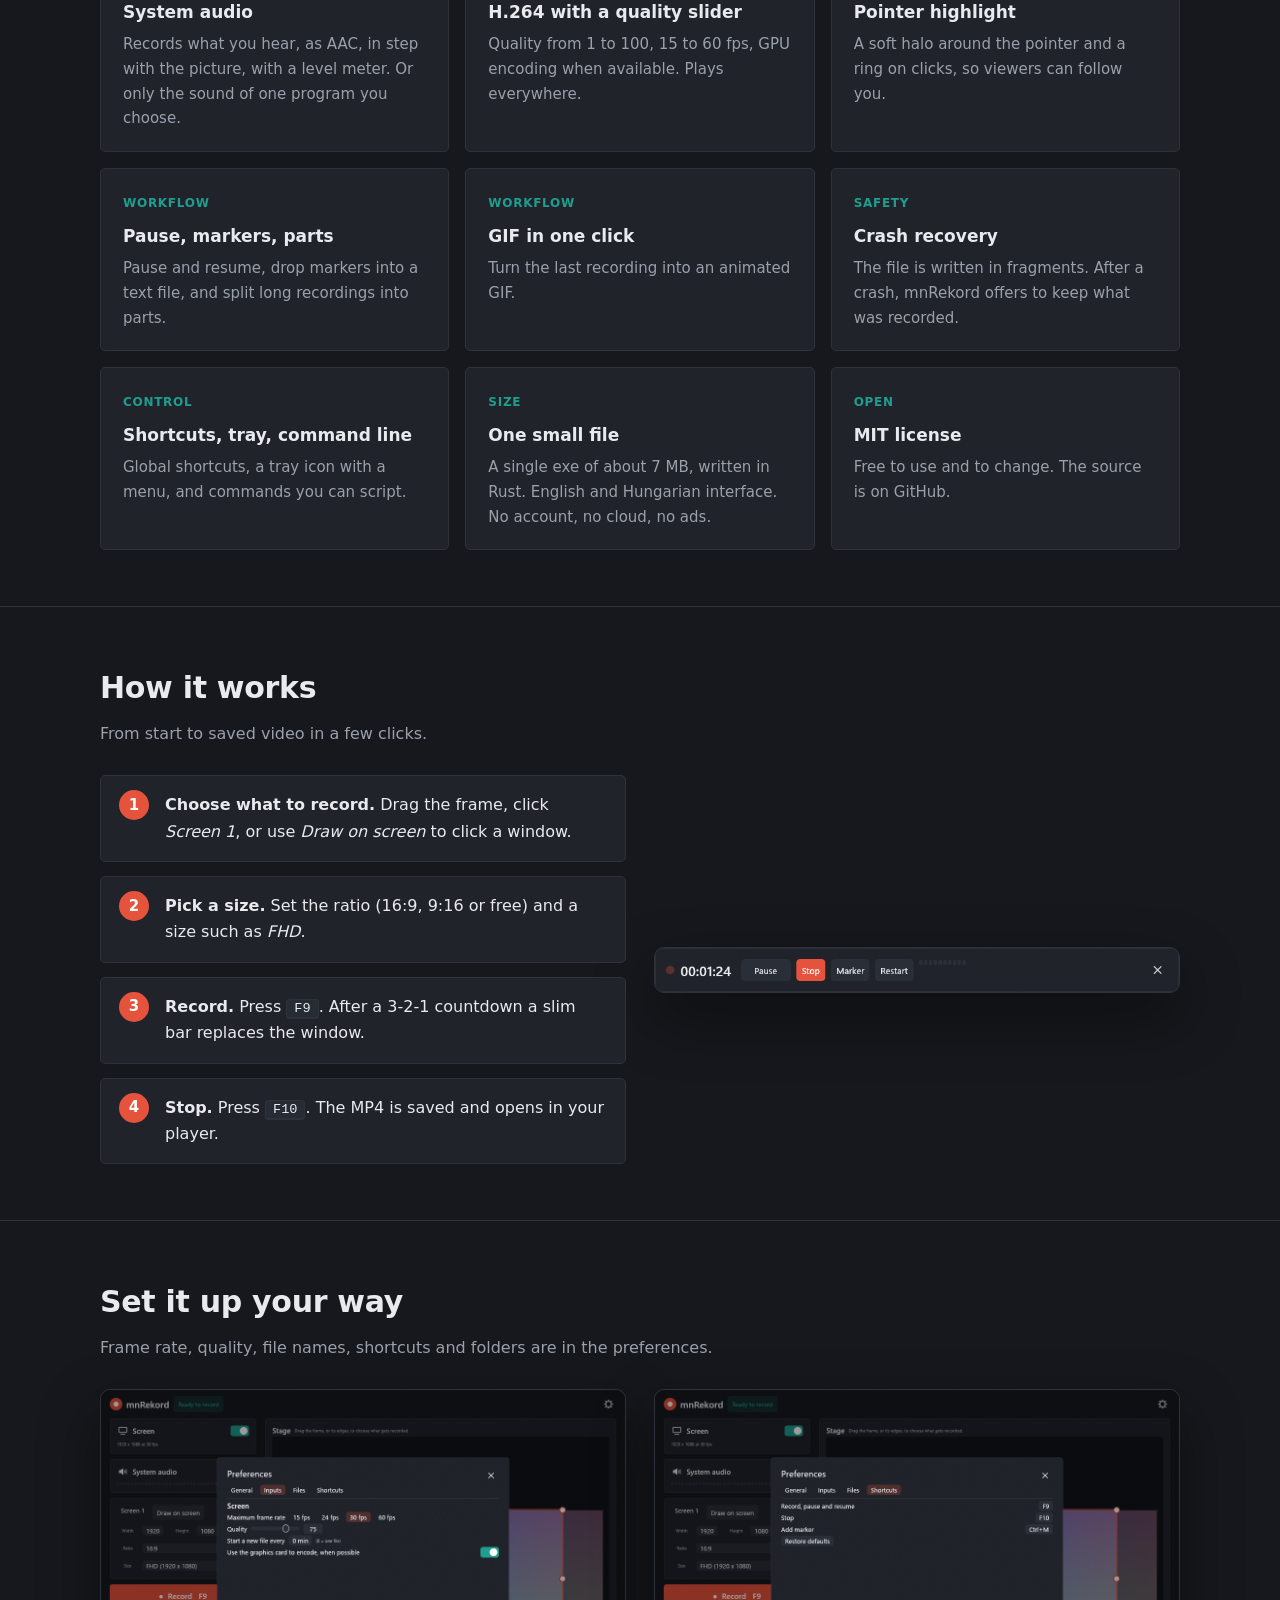
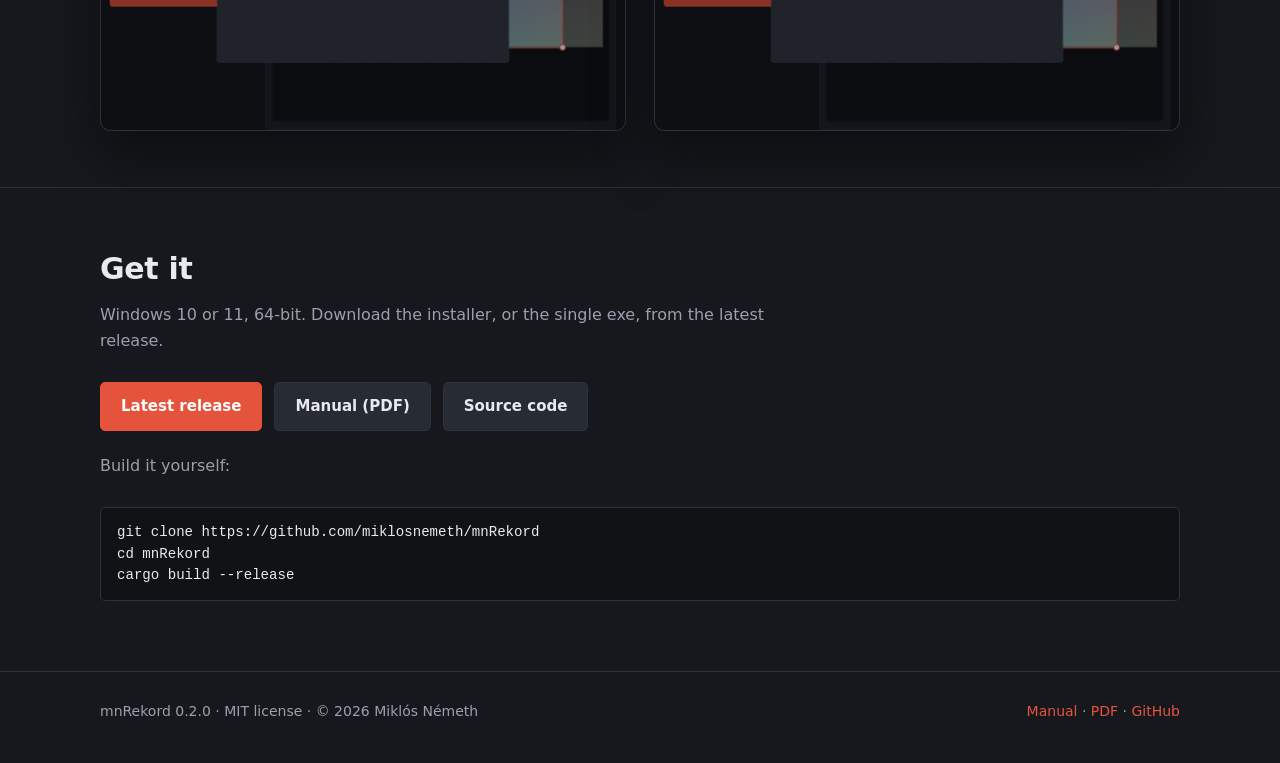
==== commit 9ef4d91d: "Choose the program whose sound is recorded, independent of the picked window Replaces the "Only this" ====
--- a/docs/index.html
+++ b/docs/index.html
@@ -44,7 +44,7 @@
       <div class="card"><span class="tag">Capture</span><h3>Region, monitor or window</h3><p>Drag a frame on a live preview of your desktop, click a window, or draw a rectangle right on the screen with a magnifier.</p></div>
       <div class="card"><span class="tag">Capture</span><h3>Aspect ratio lock</h3><p>16:9 or 9:16, with ready sizes from 360p to 4K UHD. Handles keep the ratio and never get stuck.</p></div>
       <div class="card"><span class="tag">Capture</span><h3>Follow a window</h3><p>Move the window while you record and the picture stays on it.</p></div>
-      <div class="card"><span class="tag">Sound</span><h3>System audio</h3><p>Records what you hear, as AAC, in step with the picture, with a level meter. Or only the sound of the window you picked.</p></div>
+      <div class="card"><span class="tag">Sound</span><h3>System audio</h3><p>Records what you hear, as AAC, in step with the picture, with a level meter. Or only the sound of one program you choose.</p></div>
       <div class="card"><span class="tag">Video</span><h3>H.264 with a quality slider</h3><p>Quality from 1 to 100, 15 to 60 fps, GPU encoding when available. Plays everywhere.</p></div>
       <div class="card"><span class="tag">Video</span><h3>Pointer highlight</h3><p>A soft halo around the pointer and a ring on clicks, so viewers can follow you.</p></div>
       <div class="card"><span class="tag">Workflow</span><h3>Pause, markers, parts</h3><p>Pause and resume, drop markers into a text file, and split long recordings into parts.</p></div>
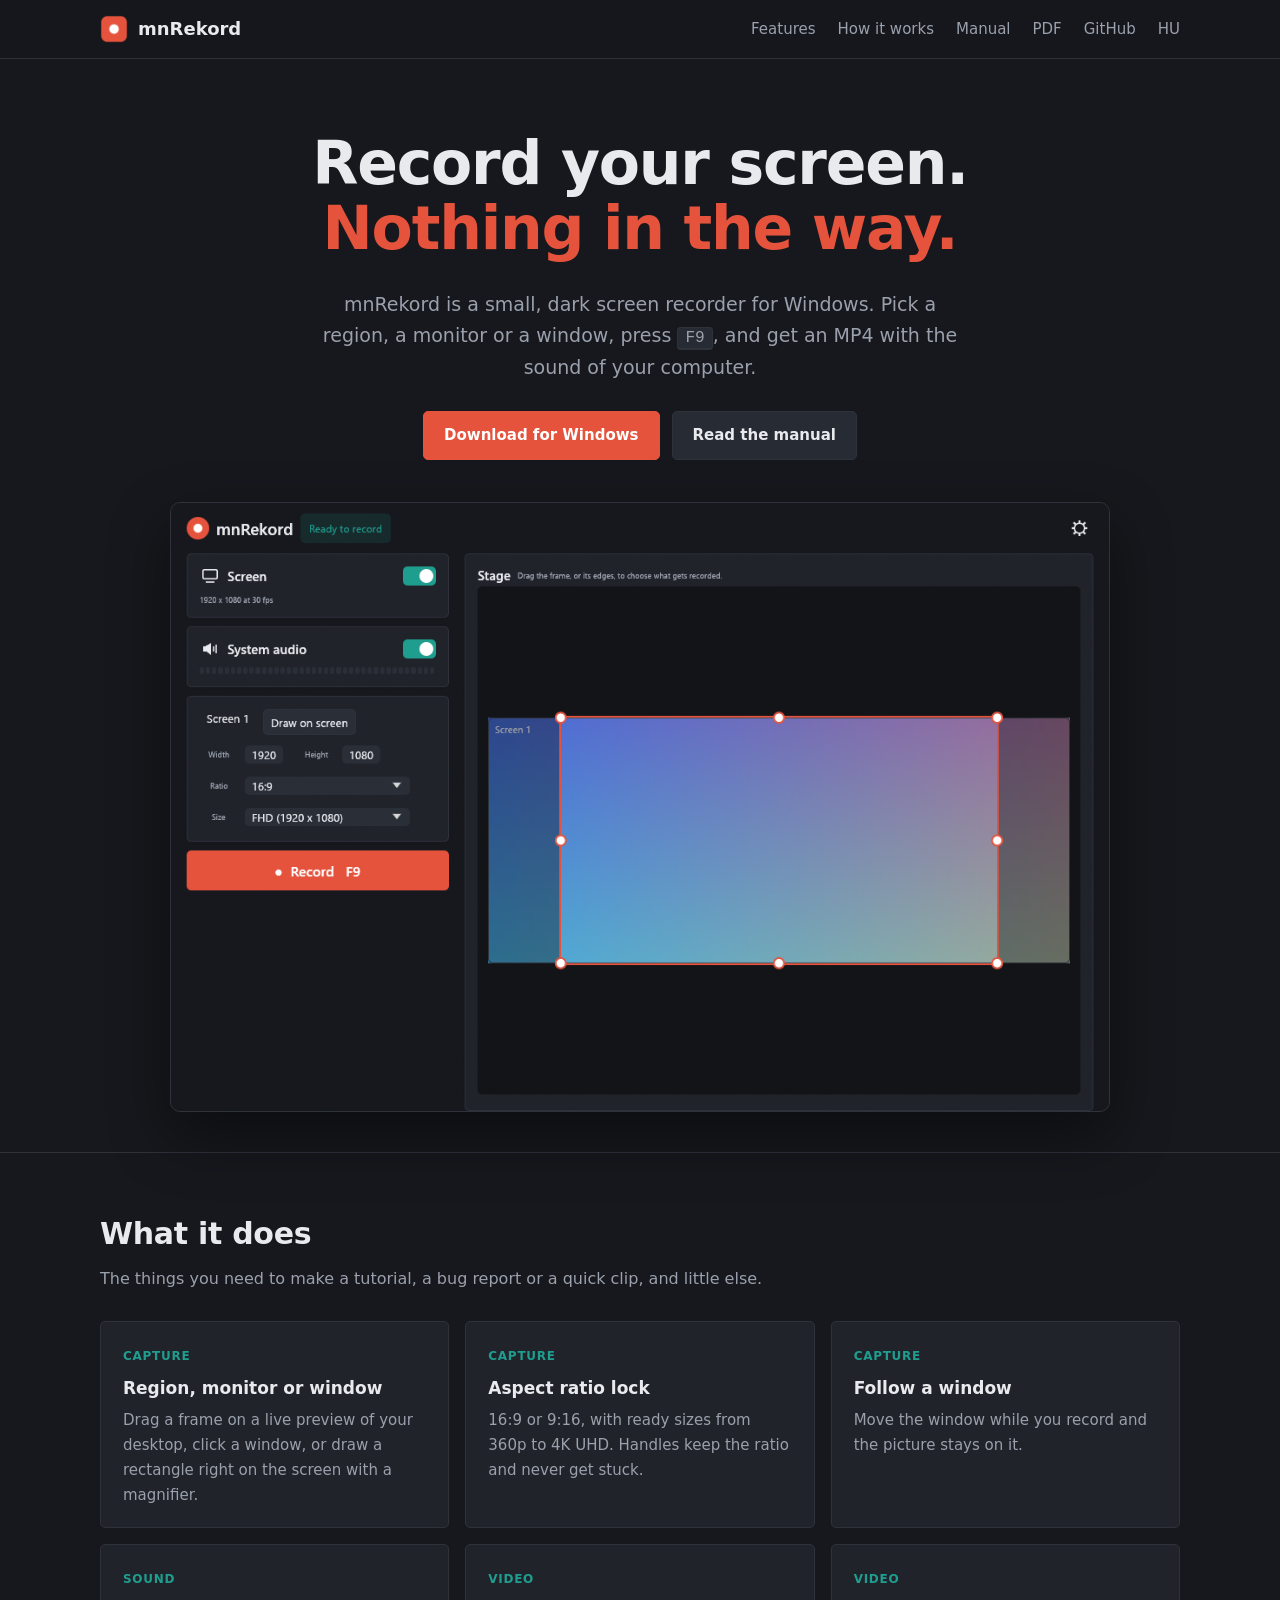
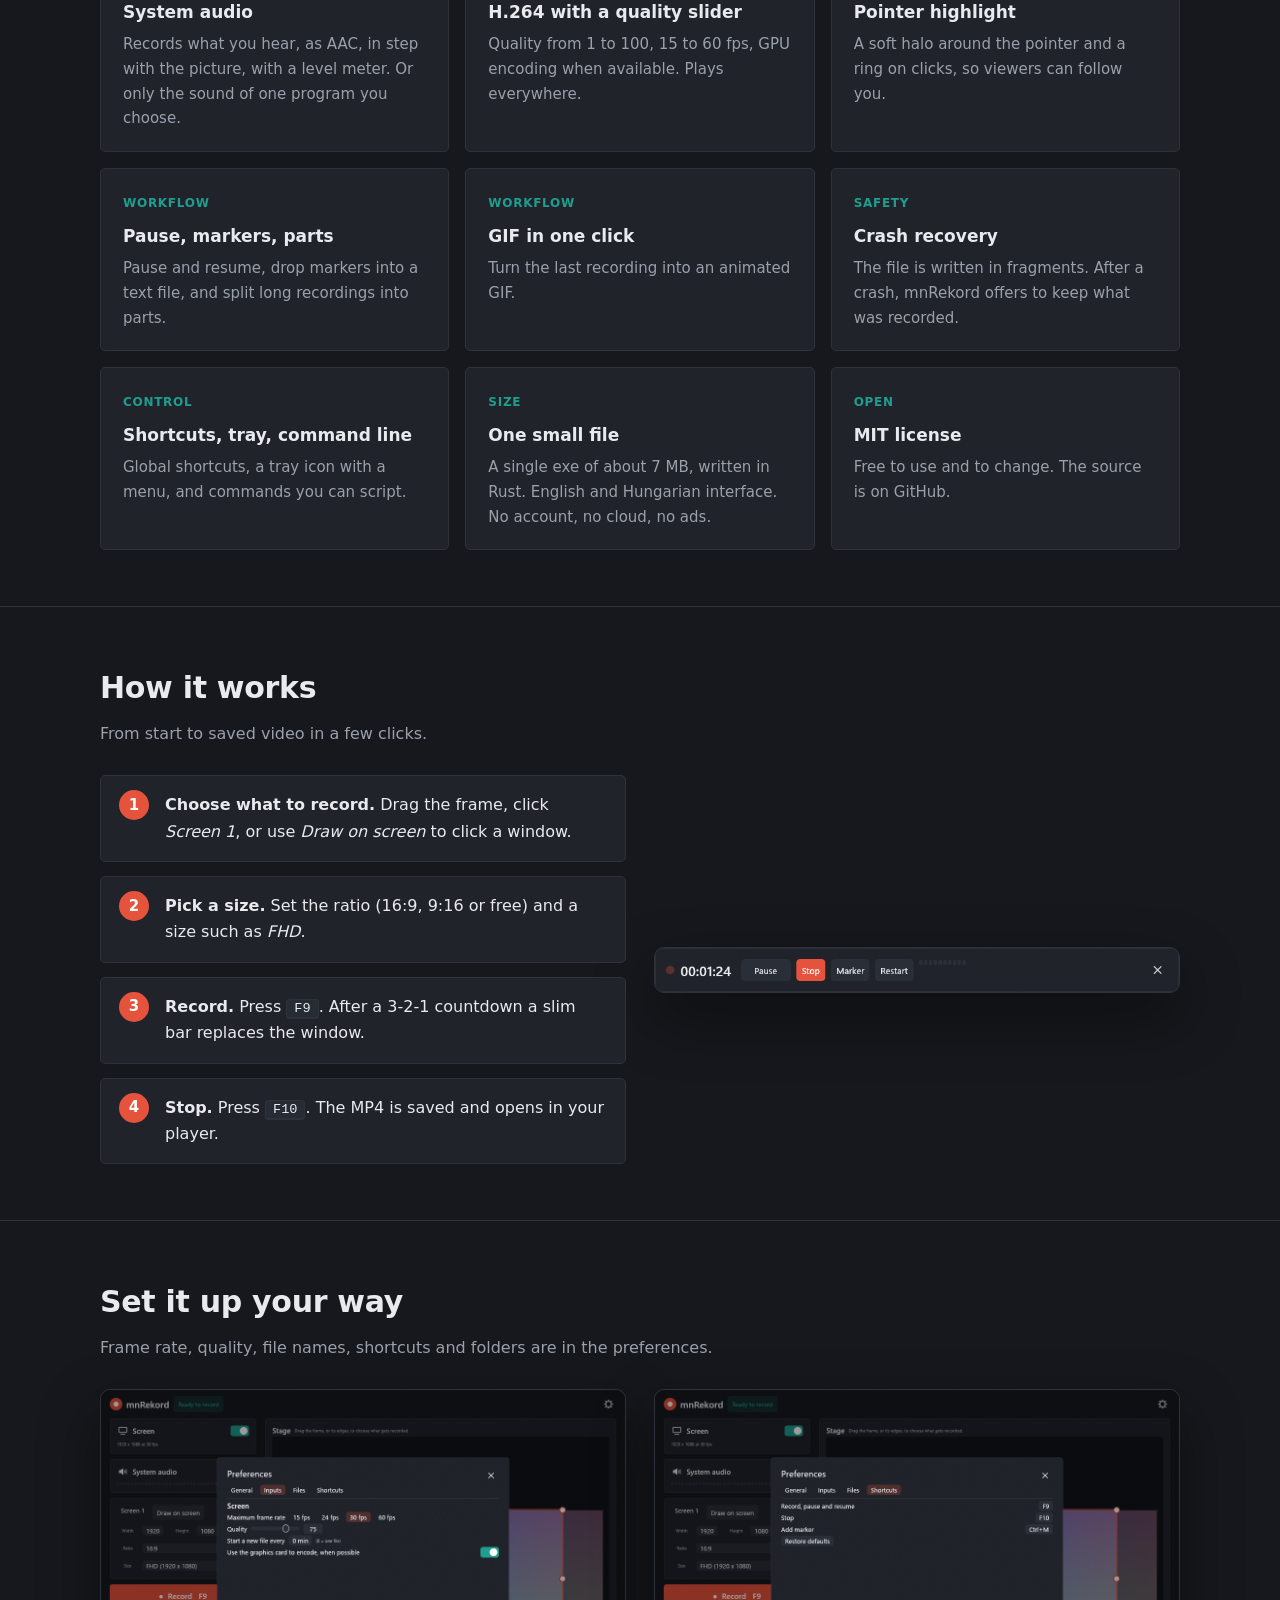
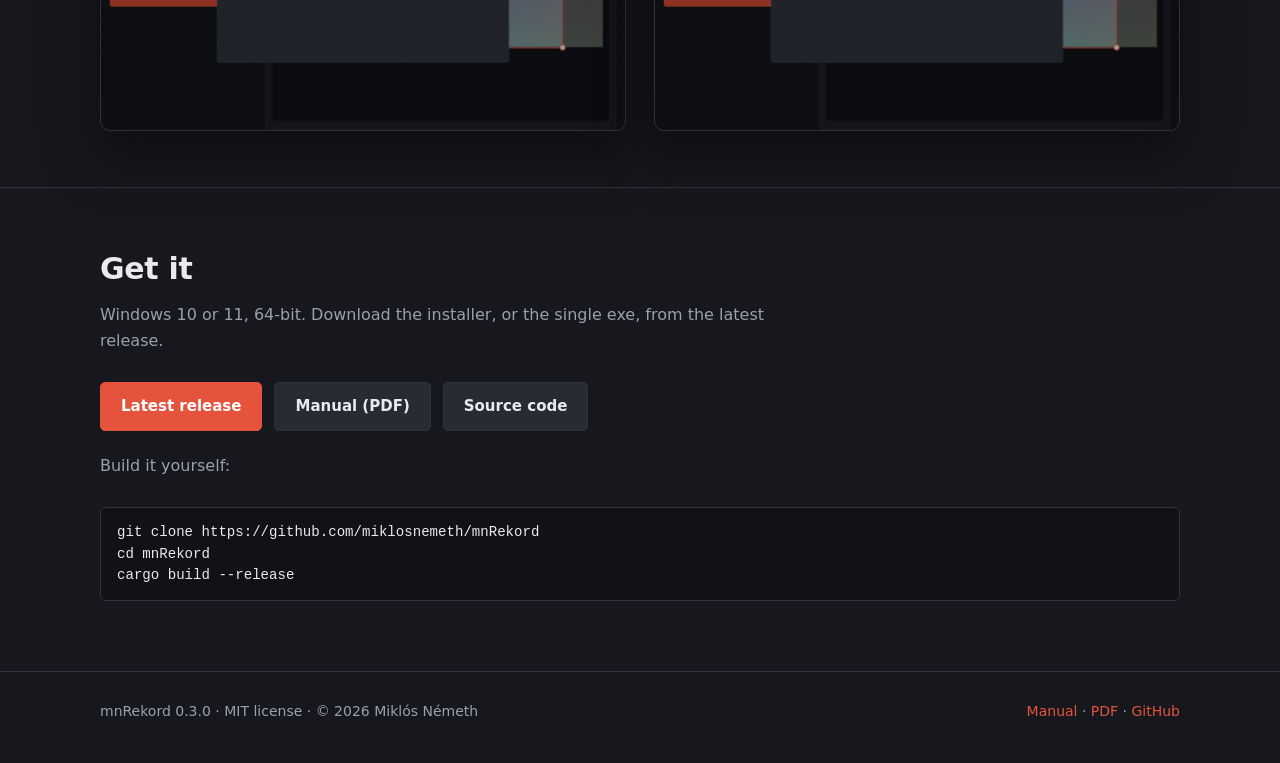
==== commit 26eb0a35: "Version 0.3.0: SmartScreen note and checksums in the docs Co-Authored-By: Claude Sonnet 5.5 <noreply" ====
--- a/docs/index.html
+++ b/docs/index.html
@@ -104,7 +104,7 @@
 
 <footer>
   <div class="wrap">
-    <span>mnRekord 0.2.0 · MIT license · © 2026 Miklós Németh</span>
+    <span>mnRekord 0.3.0 · MIT license · © 2026 Miklós Németh</span>
     <span><a href="manual.html">Manual</a> · <a href="mnRekord-manual.pdf">PDF</a> · <a href="https://github.com/miklosnemeth/mnRekord">GitHub</a></span>
   </div>
 </footer>
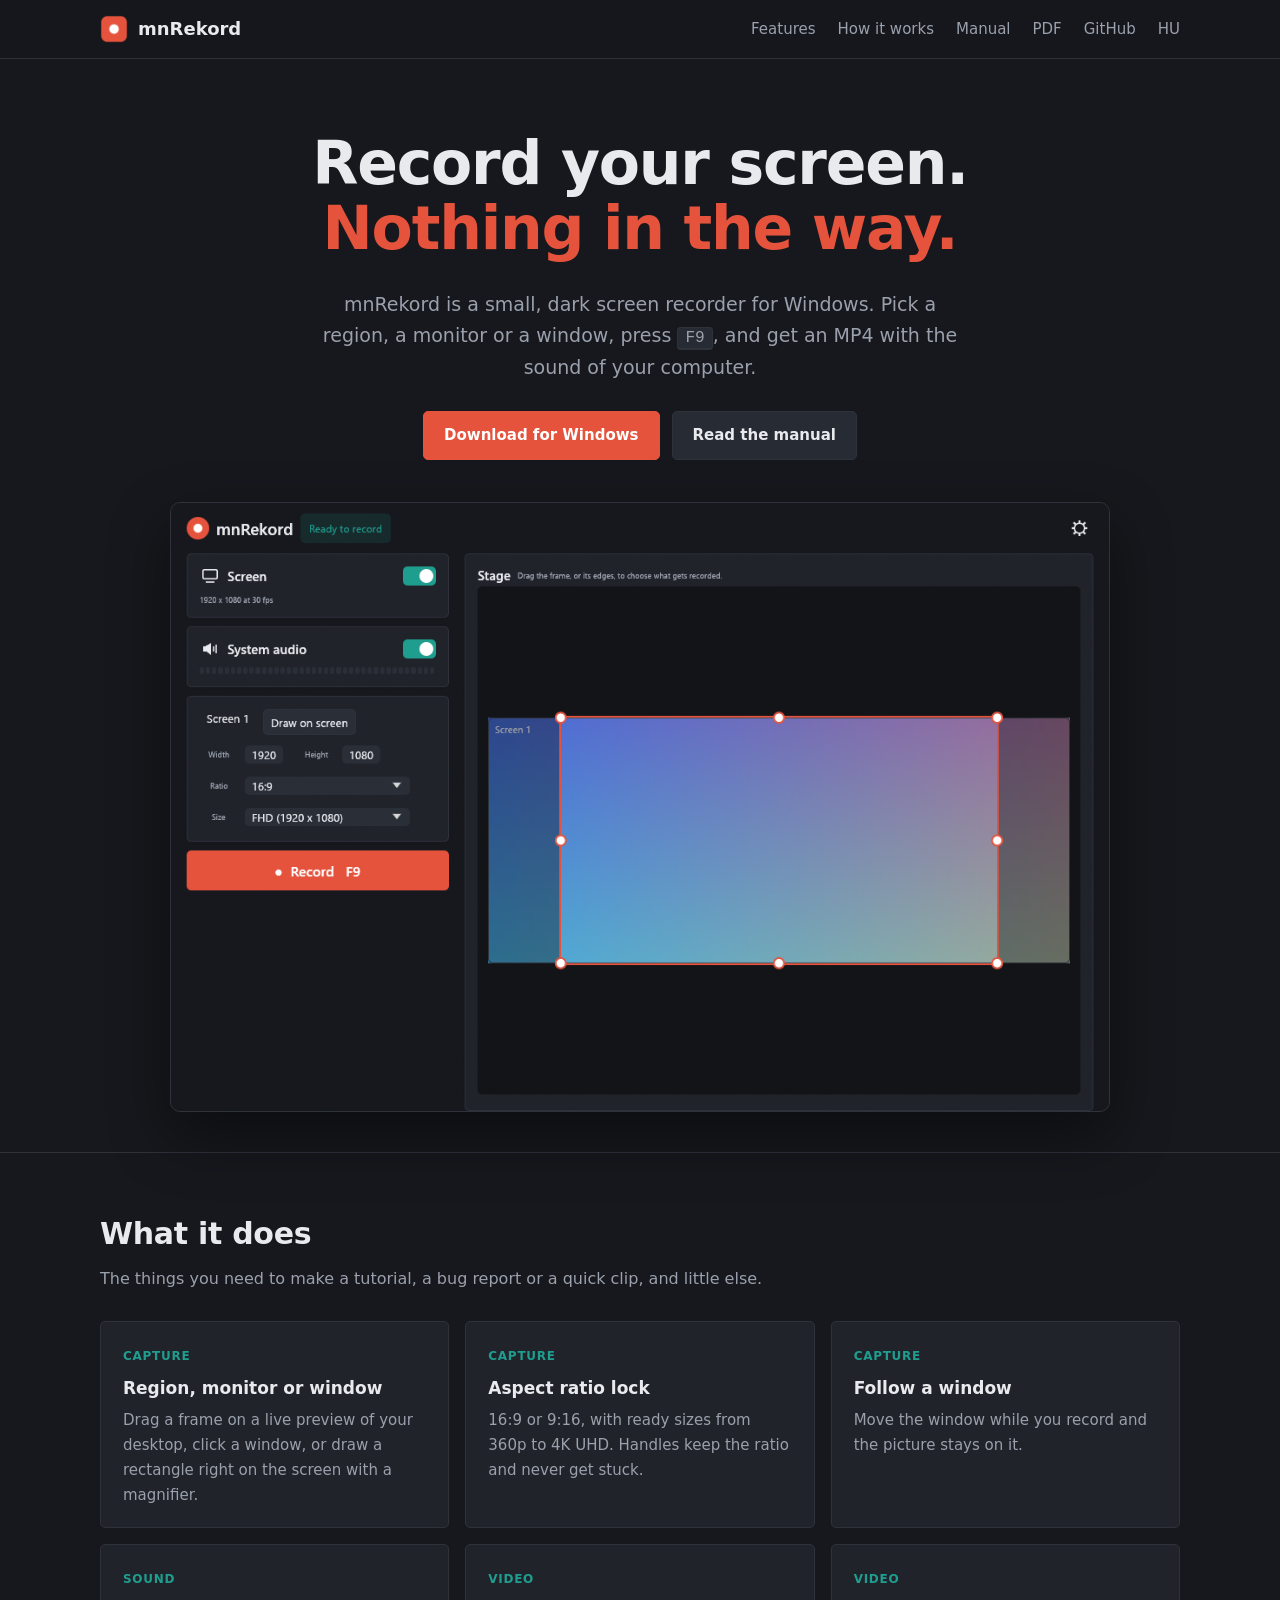
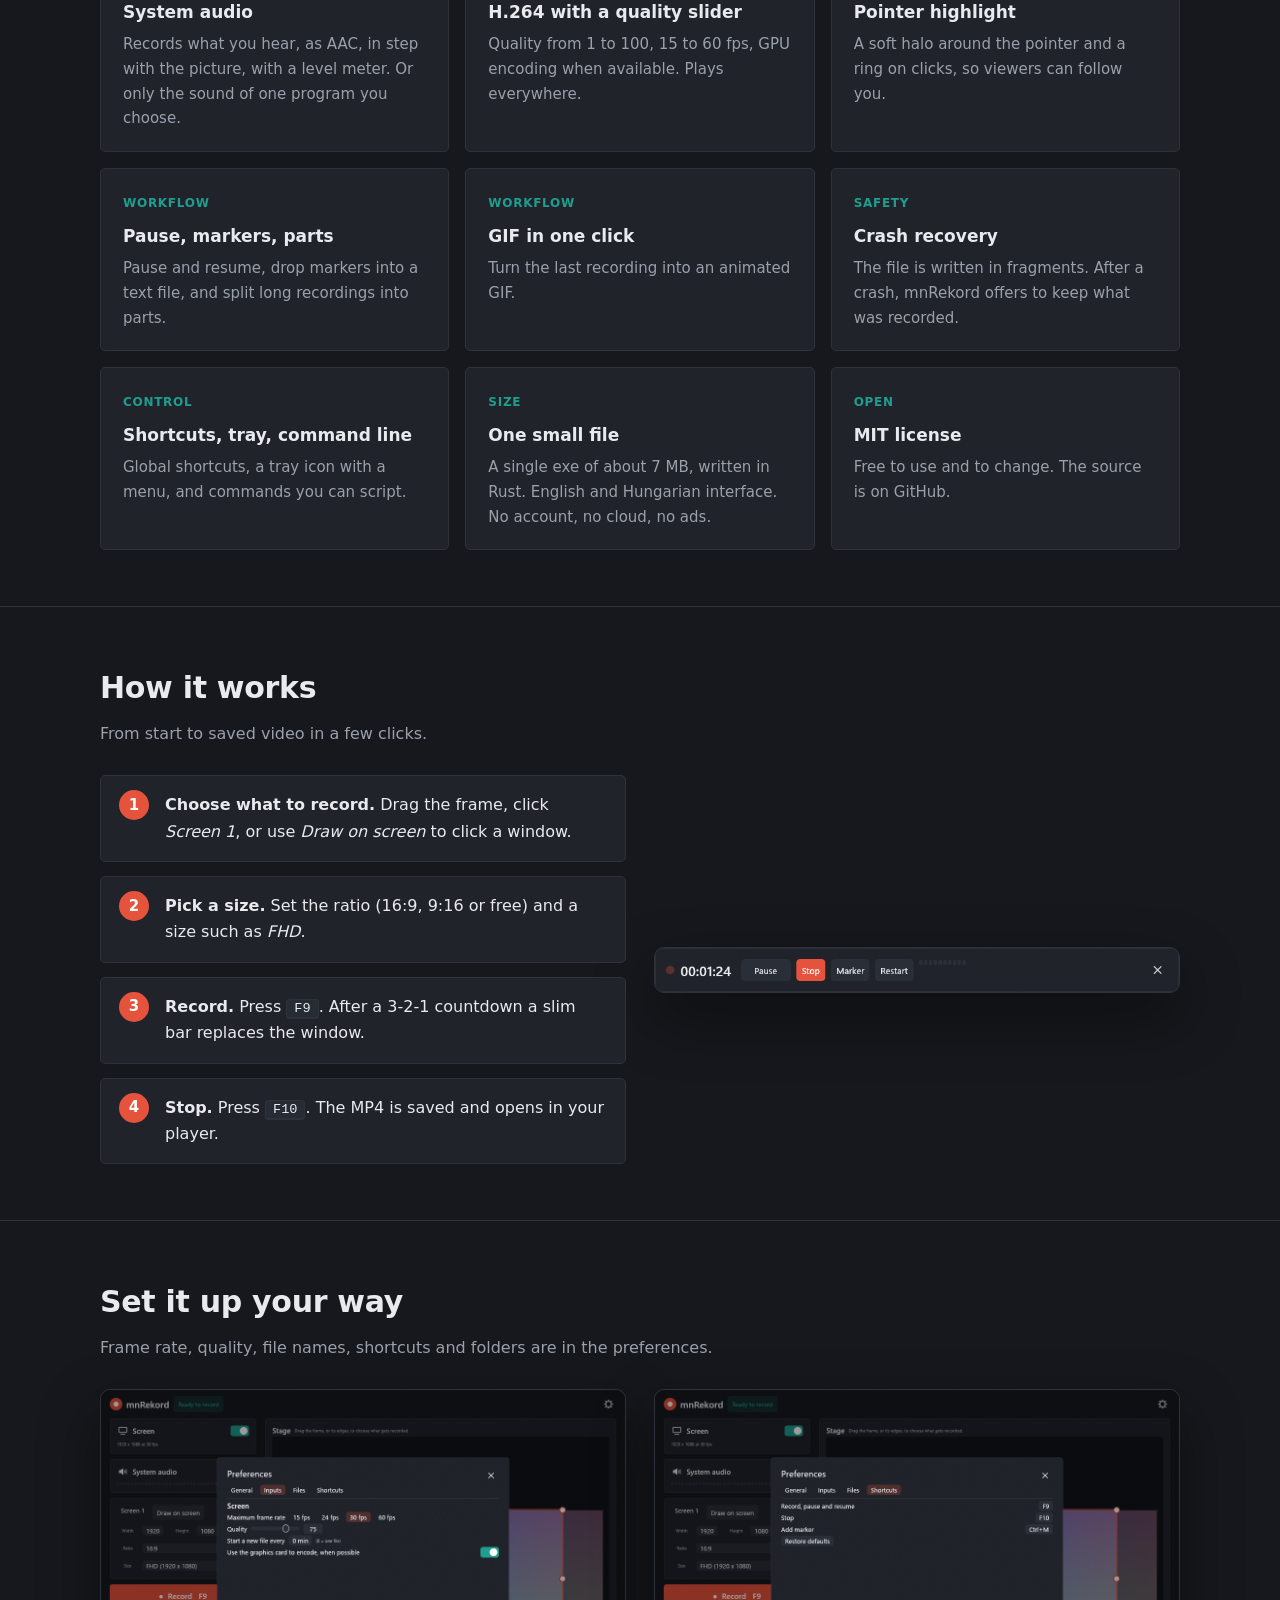
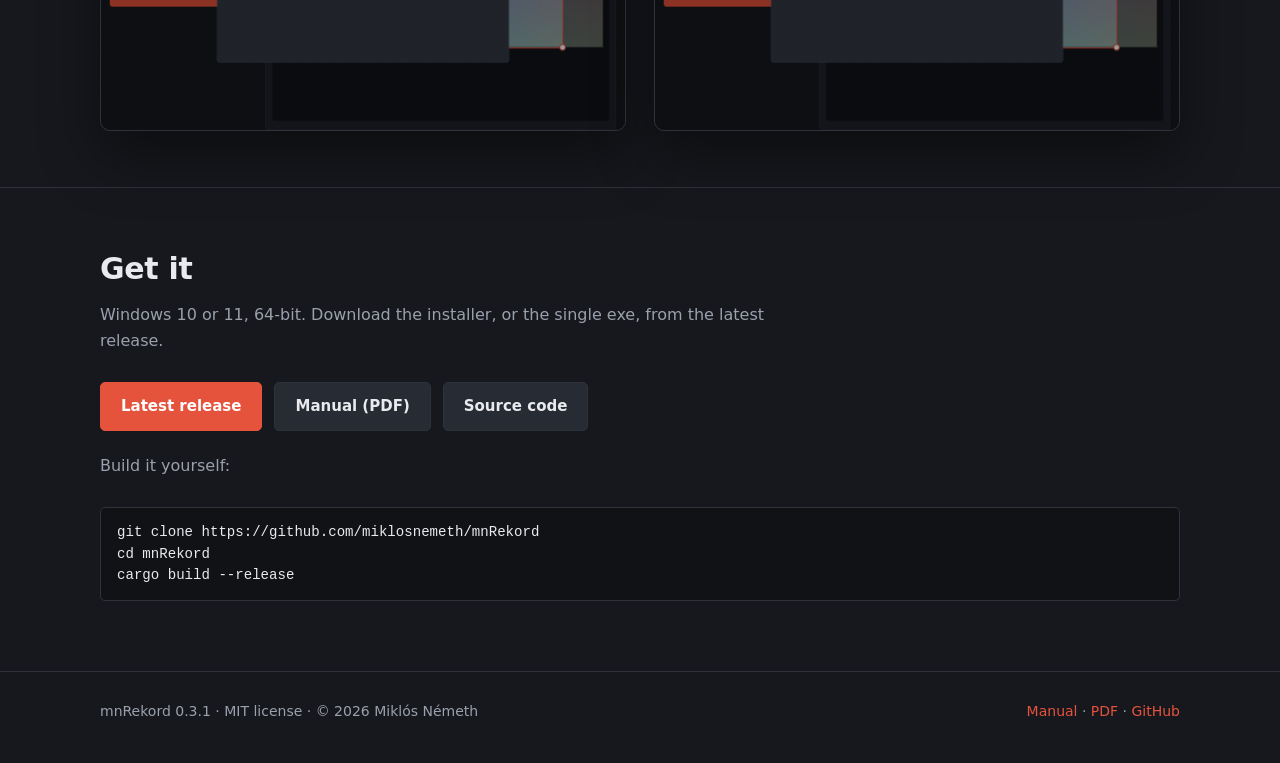
==== commit a269bc4f: "Version 0.3.1: stay open after a recording by default "Exit after stopped" is now off by default, so" ====
--- a/docs/index.html
+++ b/docs/index.html
@@ -104,7 +104,7 @@
 
 <footer>
   <div class="wrap">
-    <span>mnRekord 0.3.0 · MIT license · © 2026 Miklós Németh</span>
+    <span>mnRekord 0.3.1 · MIT license · © 2026 Miklós Németh</span>
     <span><a href="manual.html">Manual</a> · <a href="mnRekord-manual.pdf">PDF</a> · <a href="https://github.com/miklosnemeth/mnRekord">GitHub</a></span>
   </div>
 </footer>
